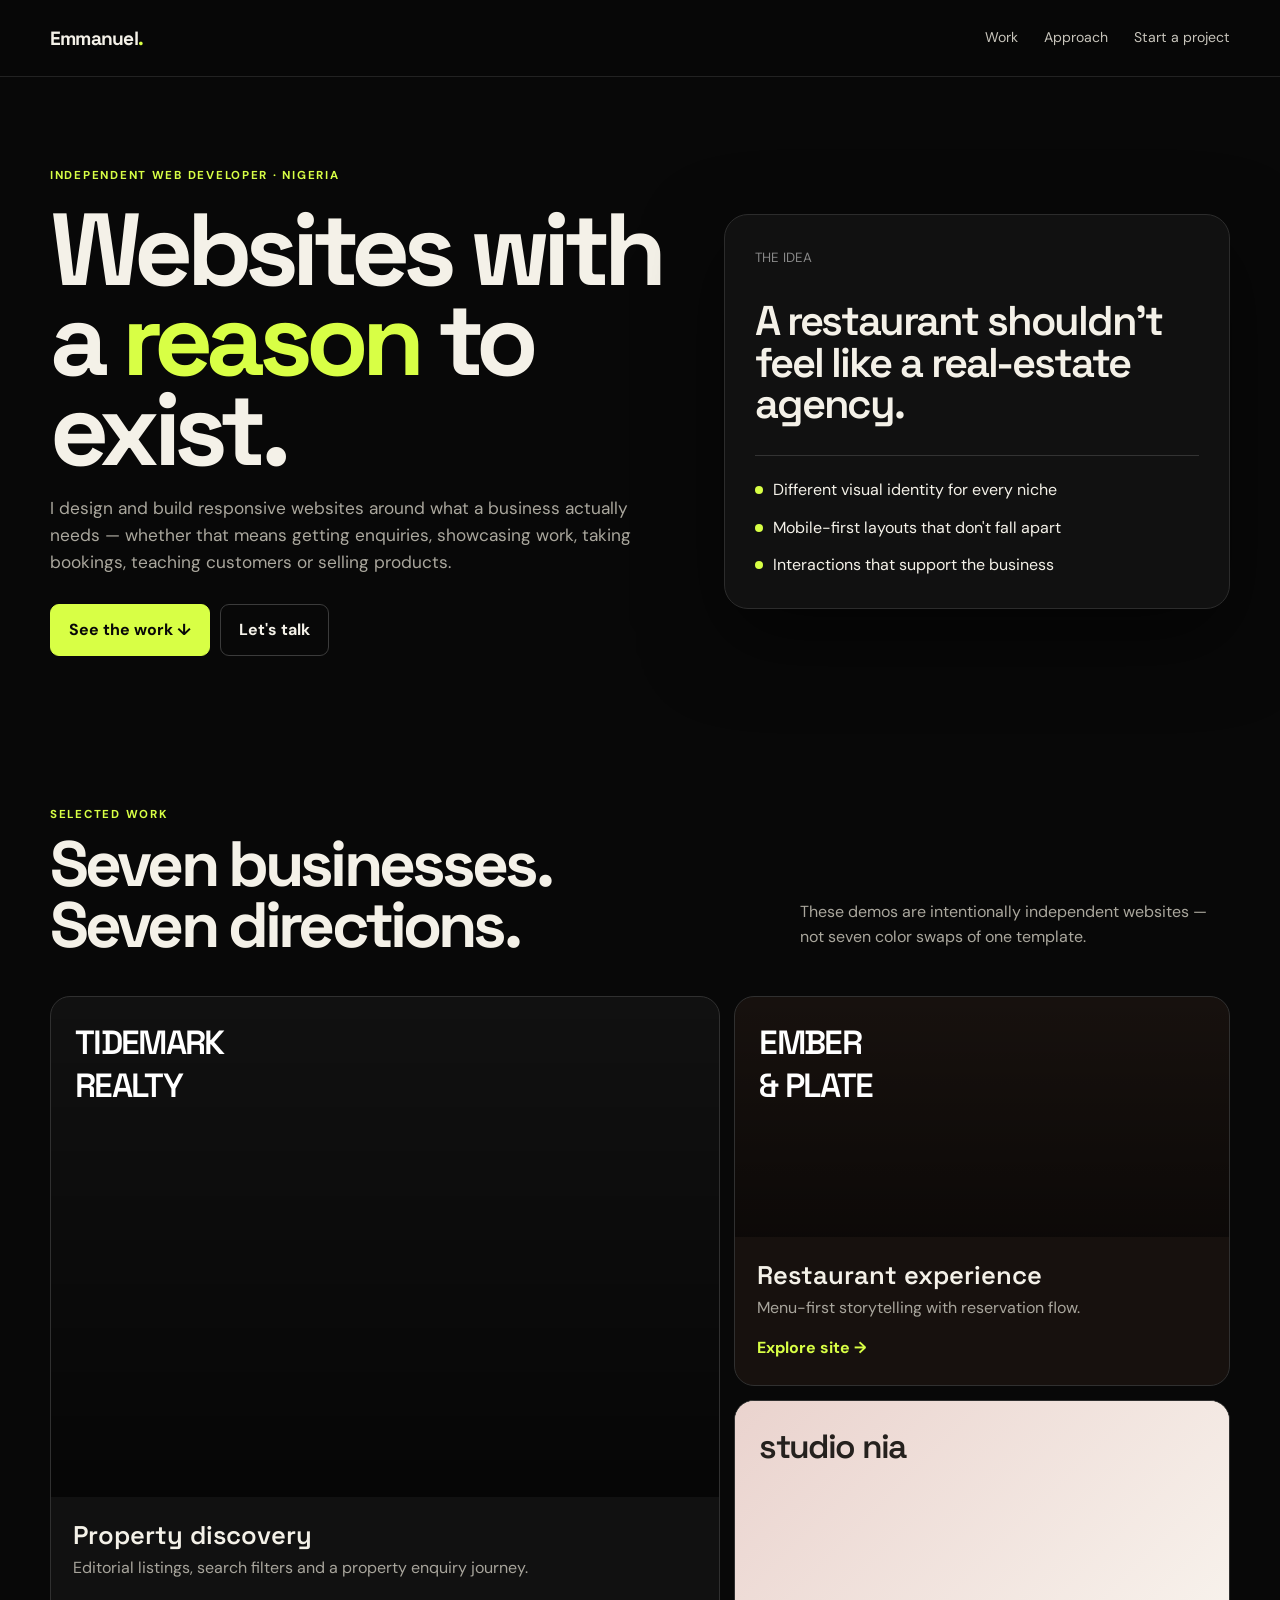
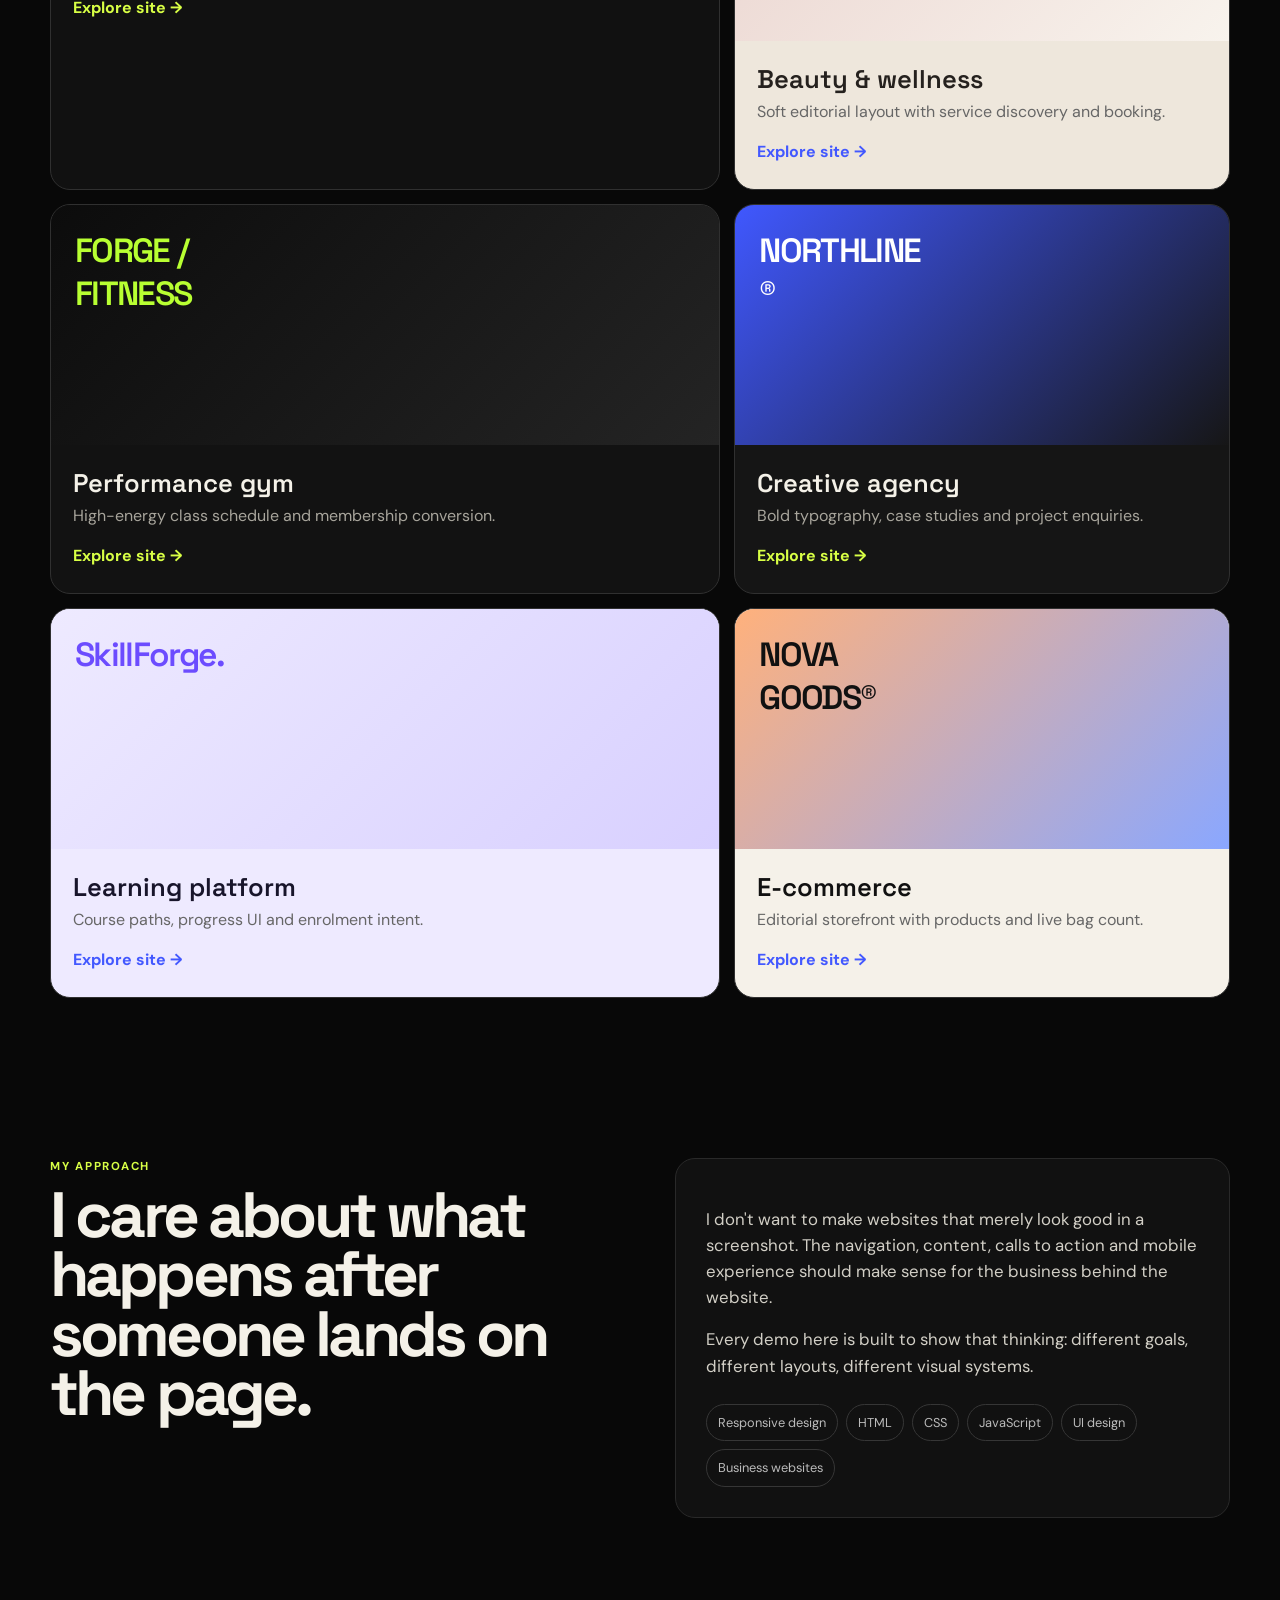
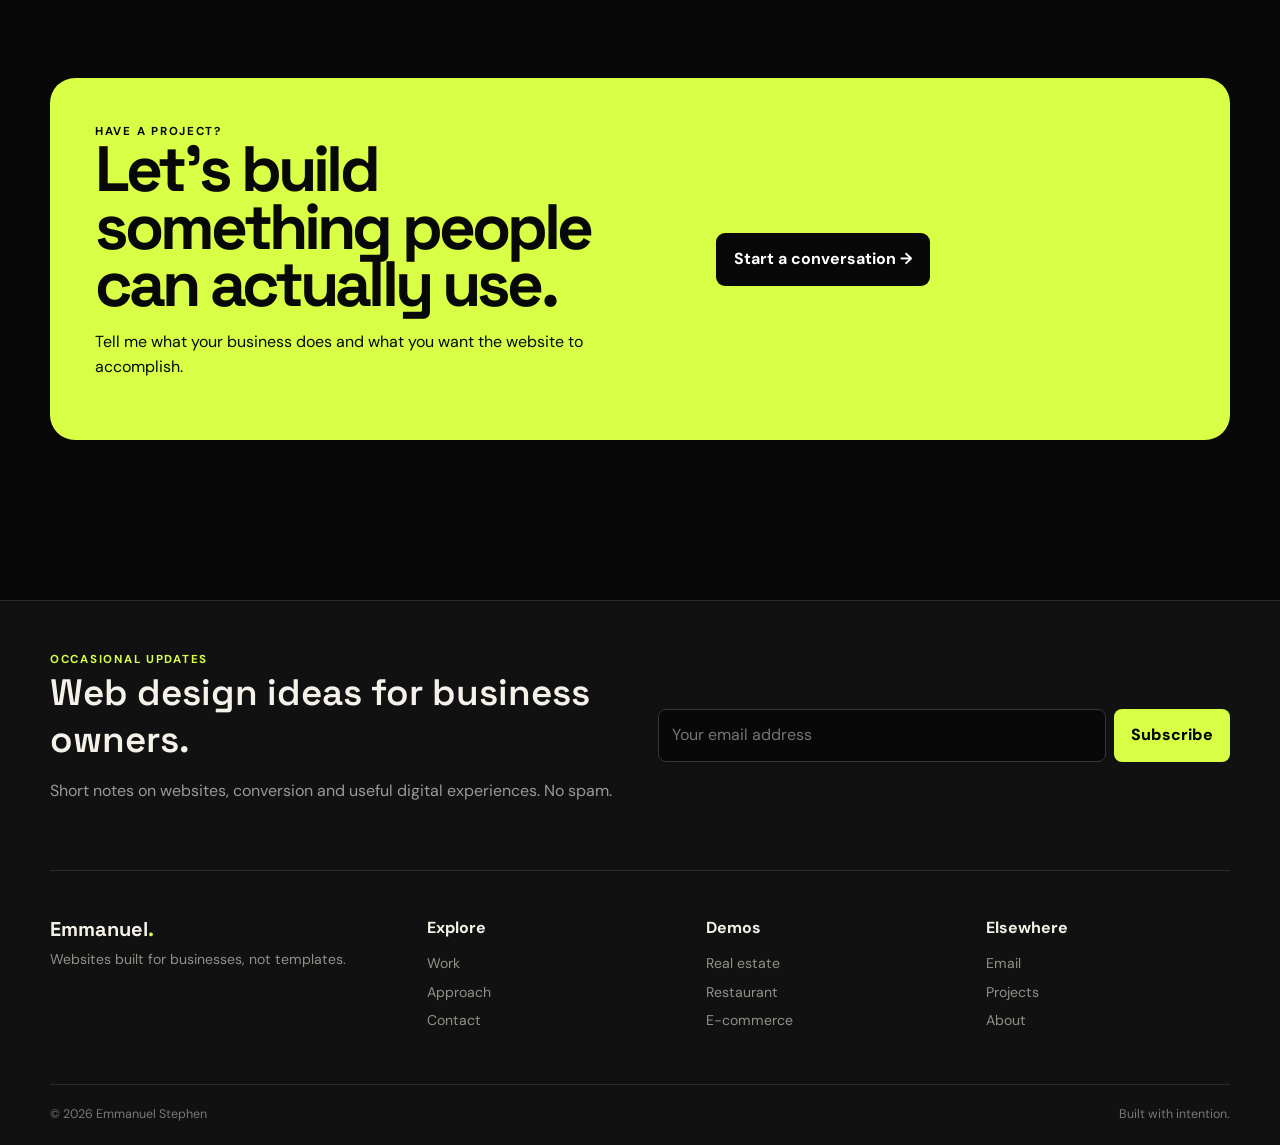
==== index.html @ 6e6d16e9 "Add files via upload" ====
<!doctype html><html><head><meta charset="utf-8"><meta name="viewport" content="width=device-width,initial-scale=1"><title>Emmanuel Stephen — Websites built for businesses</title><link rel="stylesheet" href="style.css"></head><body>
<nav class="nav"><div class="wrap navin"><a class="brand" href="#">Emmanuel<span>.</span></a><div class="links"><a href="#work">Work</a><a href="#about">Approach</a><a href="#contact">Start a project</a></div></div></nav>
<main><section class="hero wrap"><div><div class="eyebrow">Independent web developer · Nigeria</div><h1>Websites with a <em>reason</em> to exist.</h1><p>I design and build responsive websites around what a business actually needs — whether that means getting enquiries, showcasing work, taking bookings, teaching customers or selling products.</p><div class="actions"><a class="btn btn-primary" href="#work">See the work ↓</a><a class="btn" href="#contact">Let's talk</a></div></div><aside class="manifesto"><small>THE IDEA</small><div class="big">A restaurant shouldn't feel like a real-estate agency.</div><div class="manifesto-line"></div><div class="ticks"><div class="tick"><i></i><span>Different visual identity for every niche</span></div><div class="tick"><i></i><span>Mobile-first layouts that don't fall apart</span></div><div class="tick"><i></i><span>Interactions that support the business</span></div></div></aside></section>
<section id="work"><div class="wrap"><div class="head"><div><div class="eyebrow">Selected work</div><h2>Seven businesses.<br>Seven directions.</h2></div><p>These demos are intentionally independent websites — not seven color swaps of one template.</p></div><div class="bento">
<a class="demo-card" href="demo-realestate.html"><div class="visual"><span class="visual-title">TIDEMARK<br>REALTY</span></div><div class="demo-info"><h3>Property discovery</h3><p>Editorial listings, search filters and a property enquiry journey.</p><span class="open">Explore site →</span></div></a>
<a class="demo-card" href="demo-restaurant.html"><div class="visual"><span class="visual-title">EMBER<br>& PLATE</span></div><div class="demo-info"><h3>Restaurant experience</h3><p>Menu-first storytelling with reservation flow.</p><span class="open">Explore site →</span></div></a>
<a class="demo-card" href="demo-salon.html"><div class="visual"><span class="visual-title">studio nia</span></div><div class="demo-info"><h3>Beauty & wellness</h3><p>Soft editorial layout with service discovery and booking.</p><span class="open">Explore site →</span></div></a>
<a class="demo-card" href="demo-fitness.html"><div class="visual"><span class="visual-title" style="color:#b8ff32">FORGE /<br>FITNESS</span></div><div class="demo-info"><h3>Performance gym</h3><p>High-energy class schedule and membership conversion.</p><span class="open">Explore site →</span></div></a>
<a class="demo-card" href="demo-agency.html"><div class="visual"><span class="visual-title" style="color:white">NORTHLINE<br>®</span></div><div class="demo-info"><h3>Creative agency</h3><p>Bold typography, case studies and project enquiries.</p><span class="open">Explore site →</span></div></a>
<a class="demo-card" href="demo-course.html"><div class="visual"><span class="visual-title" style="color:#6c4cff">SkillForge.</span></div><div class="demo-info"><h3>Learning platform</h3><p>Course paths, progress UI and enrolment intent.</p><span class="open">Explore site →</span></div></a>
<a class="demo-card" href="demo-store.html"><div class="visual"><span class="visual-title">NOVA<br>GOODS®</span></div><div class="demo-info"><h3>E-commerce</h3><p>Editorial storefront with products and live bag count.</p><span class="open">Explore site →</span></div></a>
</div></div></section>
<section id="about"><div class="wrap about"><div><div class="eyebrow">My approach</div><h2>I care about what happens after someone lands on the page.</h2></div><div class="aboutbox"><p>I don't want to make websites that merely look good in a screenshot. The navigation, content, calls to action and mobile experience should make sense for the business behind the website.</p><p>Every demo here is built to show that thinking: different goals, different layouts, different visual systems.</p><div class="skills"><span class="skill">Responsive design</span><span class="skill">HTML</span><span class="skill">CSS</span><span class="skill">JavaScript</span><span class="skill">UI design</span><span class="skill">Business websites</span></div></div></div></section>
<section id="contact"><div class="wrap"><div class="cta"><div><div class="eyebrow" style="color:#080808">Have a project?</div><h2>Let's build something people can actually use.</h2><p>Tell me what your business does and what you want the website to accomplish.</p></div><a href="mailto:hello@emmanuelstephen.dev">Start a conversation →</a></div></div></section></main>
<footer><div class="wrap newsletter"><div><div class="eyebrow">Occasional updates</div><h2>Web design ideas for business owners.</h2><p>Short notes on websites, conversion and useful digital experiences. No spam.</p></div><form class="subscribe" onsubmit="event.preventDefault();this.innerHTML='<strong style=&quot;color:#d8ff45&quot;>You’re on the list ✓</strong>'"><input type="email" required placeholder="Your email address" aria-label="Email address"><button>Subscribe</button></form></div><div class="wrap footgrid"><div><div class="footbrand">Emmanuel<span style="color:#d8ff45">.</span></div><p>Websites built for businesses, not templates.</p></div><div><h4>Explore</h4><a href="#work">Work</a><a href="#about">Approach</a><a href="#contact">Contact</a></div><div><h4>Demos</h4><a href="demo-realestate.html">Real estate</a><a href="demo-restaurant.html">Restaurant</a><a href="demo-store.html">E-commerce</a></div><div><h4>Elsewhere</h4><a href="#contact">Email</a><a href="#work">Projects</a><a href="#about">About</a></div></div><div class="wrap bottom"><span>© <span data-year></span> Emmanuel Stephen</span><span>Built with intention.</span></div></footer><script>document.querySelector('[data-year]').textContent=new Date().getFullYear()</script></body></html>
---- style.css ----
@import url('https://fonts.googleapis.com/css2?family=DM+Sans:wght@400;500;600;700&family=Space+Grotesk:wght@500;600;700&display=swap');
:root{--black:#080808;--ink:#111;--white:#f4f1e8;--muted:#aaa79d;--line:#292929;--lime:#d8ff45;--cream:#e9e3d7}
*{box-sizing:border-box}html{scroll-behavior:smooth}body{margin:0;background:var(--black);color:var(--white);font-family:"DM Sans",sans-serif;line-height:1.55}a{text-decoration:none;color:inherit}button,input,textarea{font:inherit}::selection{background:var(--lime);color:#000}
.wrap{width:min(1180px,calc(100% - 36px));margin:auto}
.nav{position:sticky;top:0;z-index:40;background:#080808e8;backdrop-filter:blur(18px);border-bottom:1px solid #222}.navin{min-height:76px;display:flex;align-items:center;justify-content:space-between}.brand{font:700 1.2rem "Space Grotesk";letter-spacing:-.04em}.brand span{color:var(--lime)}.links{display:flex;gap:26px;font-size:.88rem;color:#c7c4bb}.links a:hover{color:var(--lime)}
.hero{padding:90px 0 70px;display:grid;grid-template-columns:1.1fr .9fr;gap:55px;align-items:center}.eyebrow{font-size:.72rem;letter-spacing:.15em;text-transform:uppercase;color:var(--lime);font-weight:700}.hero h1{font:700 clamp(3.6rem,8vw,7.7rem)/.88 "Space Grotesk";letter-spacing:-.065em;margin:20px 0}.hero h1 em{font-style:normal;color:var(--lime)}.hero p{color:var(--muted);max-width:590px;font-size:1.08rem}.actions{display:flex;gap:10px;flex-wrap:wrap;margin-top:28px}.btn{padding:13px 18px;border:1px solid #3b3b3b;border-radius:9px;font-weight:700}.btn-primary{background:var(--lime);color:#080808;border-color:var(--lime)}.btn:hover{transform:translateY(-2px)}
.manifesto{border:1px solid #2c2c2c;border-radius:24px;background:#111;padding:30px;box-shadow:0 30px 80px #0008}.manifesto .big{font:600 2.6rem/1 "Space Grotesk";letter-spacing:-.05em;margin:30px 0}.manifesto-line{height:1px;background:#333}.manifesto small{color:#888}.ticks{display:grid;gap:13px;margin-top:22px}.tick{display:flex;gap:10px}.tick i{width:8px;height:8px;border-radius:50%;background:var(--lime);margin-top:8px;flex:none}
section{padding:80px 0}.head{display:flex;justify-content:space-between;align-items:end;gap:30px;margin-bottom:30px}.head h2{font:700 clamp(2.7rem,5vw,5rem)/.95 "Space Grotesk";letter-spacing:-.06em;margin:10px 0}.head p{max-width:430px;color:var(--muted)}
.bento{display:grid;grid-template-columns:1.15fr .85fr;gap:14px}.demo-card{position:relative;min-height:390px;border:1px solid #303030;border-radius:20px;overflow:hidden;background:#111;transition:.25s}.demo-card:hover{transform:translateY(-6px);border-color:#555}.demo-card:nth-child(1){grid-row:span 2;min-height:794px}.demo-card:nth-child(2){background:#17110e}.demo-card:nth-child(3){background:#eee7dc;color:#25211e}.demo-card:nth-child(4){background:#121212}.demo-card:nth-child(5){background:#151515}.demo-card:nth-child(6){background:#eeeaff;color:#18152b}.demo-card:nth-child(7){background:#f5f1e9;color:#111}.visual{height:240px;padding:24px}.demo-card:nth-child(1) .visual{height:500px;background:linear-gradient(0deg,#000a,#0000),url('https://images.unsplash.com/photo-1600607687939-ce8a6c25118c?auto=format&fit=crop&w=1100&q=80') center/cover}.demo-card:nth-child(2) .visual{background:linear-gradient(0deg,#0007,#0000),url('https://images.unsplash.com/photo-1517248135467-4c7edcad34c4?auto=format&fit=crop&w=900&q=80') center/cover}.demo-card:nth-child(3) .visual{background:linear-gradient(135deg,#ead3ce,#f8f3ed)}.demo-card:nth-child(4) .visual{background:linear-gradient(135deg,#0c0c0c,#242424)}.demo-card:nth-child(5) .visual{background:linear-gradient(135deg,#4058ff,#161616)}.demo-card:nth-child(6) .visual{background:linear-gradient(135deg,#eeeaff,#d8d0ff)}.demo-card:nth-child(7) .visual{background:linear-gradient(135deg,#ffb17c,#8aa7ff)}.visual-title{font:600 2.1rem "Space Grotesk";letter-spacing:-.05em}.demo-card:nth-child(1) .visual-title,.demo-card:nth-child(2) .visual-title{color:#fff}.demo-info{padding:22px}.demo-info h3{font:600 1.6rem "Space Grotesk";margin:0 0 5px}.demo-info p{margin:0;color:#a8a59c}.demo-card:nth-child(3) .demo-info p,.demo-card:nth-child(6) .demo-info p,.demo-card:nth-child(7) .demo-info p{color:#666}.open{display:inline-block;margin-top:15px;color:var(--lime);font-weight:700}.demo-card:nth-child(3) .open,.demo-card:nth-child(6) .open,.demo-card:nth-child(7) .open{color:#4258ff}
.about{display:grid;grid-template-columns:1fr 1fr;gap:70px}.about h2{font:700 clamp(2.8rem,5vw,5.3rem)/.93 "Space Grotesk";letter-spacing:-.06em;margin:10px 0}.aboutbox{border:1px solid #292929;background:#111;border-radius:20px;padding:30px}.aboutbox p{font-size:1.05rem;color:#d2cfc6}.skills{display:flex;gap:8px;flex-wrap:wrap;margin-top:25px}.skill{border:1px solid #363636;padding:8px 11px;border-radius:99px;color:#bbb;font-size:.8rem}
.cta{background:var(--lime);color:#080808;border-radius:25px;padding:45px;display:grid;grid-template-columns:1fr .8fr;gap:35px;align-items:center}.cta h2{font:700 clamp(2.8rem,5vw,5rem)/.9 "Space Grotesk";letter-spacing:-.06em;margin:0}.cta p{max-width:500px}.cta a{display:inline-block;background:#080808;color:#fff;padding:14px 18px;border-radius:9px;font-weight:700;width:max-content}
footer{margin-top:80px;background:#111;border-top:1px solid #2b2b2b}.newsletter{padding:50px 0;border-bottom:1px solid #2b2b2b;display:grid;grid-template-columns:1fr 1fr;gap:35px}.newsletter h2{font:600 2.3rem "Space Grotesk";margin:0}.newsletter p{color:#999}.subscribe{display:flex;gap:8px;align-self:center}.subscribe input{min-width:0;flex:1;background:#080808;color:#fff;border:1px solid #363636;padding:13px;border-radius:8px}.subscribe button{background:var(--lime);border:0;padding:13px 17px;border-radius:8px;font-weight:800}.footgrid{display:grid;grid-template-columns:1.4fr repeat(3,1fr);gap:35px;padding:45px 0}.footgrid h4{margin:0 0 12px}.footgrid a,.footgrid p{display:block;color:#929088;font-size:.88rem;margin:7px 0}.footbrand{font:700 1.25rem "Space Grotesk"}.bottom{border-top:1px solid #2b2b2b;padding:20px 0;color:#777;display:flex;justify-content:space-between;font-size:.78rem}
@media(max-width:850px){.hero,.about,.cta,.newsletter{grid-template-columns:1fr}.bento{grid-template-columns:1fr}.demo-card:nth-child(1){grid-row:auto;min-height:390px}.demo-card:nth-child(1) .visual{height:240px}.footgrid{grid-template-columns:1fr 1fr}.links{gap:14px}}
@media(max-width:520px){.wrap{width:min(100% - 24px,1180px)}.hero{padding:65px 0 45px}.hero h1{font-size:3.45rem}.head{display:block}.bento{gap:12px}.demo-card,.demo-card:nth-child(1){min-height:340px}.demo-card:nth-child(1) .visual{height:210px}.visual{height:190px}.cta,.newsletter{padding:30px}.subscribe{display:grid;grid-template-columns:1fr}.footgrid{grid-template-columns:1fr}.bottom{display:block}.bottom span{display:block;margin-top:8px}.links{display:none}}

html,body{max-width:100%;overflow-x:hidden}
img{max-width:100%;height:auto}
button,a,input,textarea,select{max-width:100%}
@media(max-width:700px){
  .newsletter .subscribe{width:100%}
  .footgrid a{padding:3px 0}
}
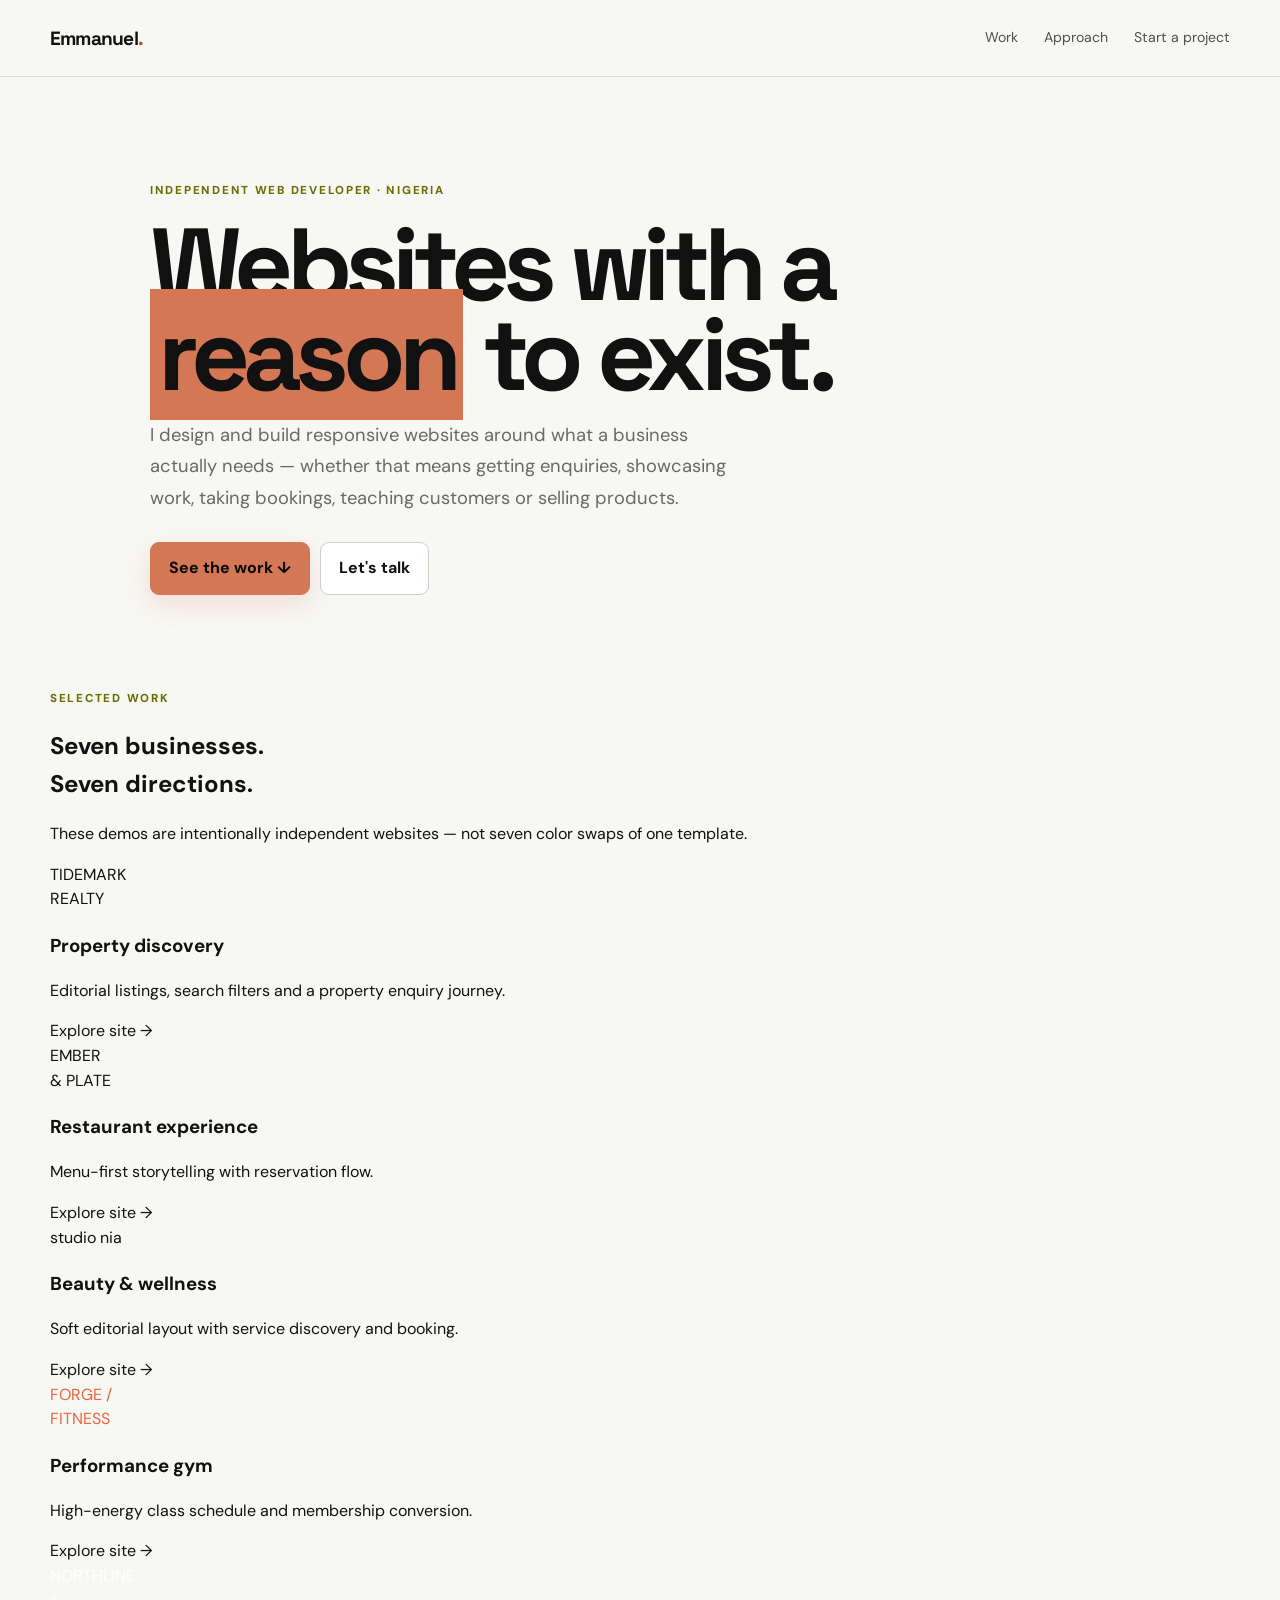
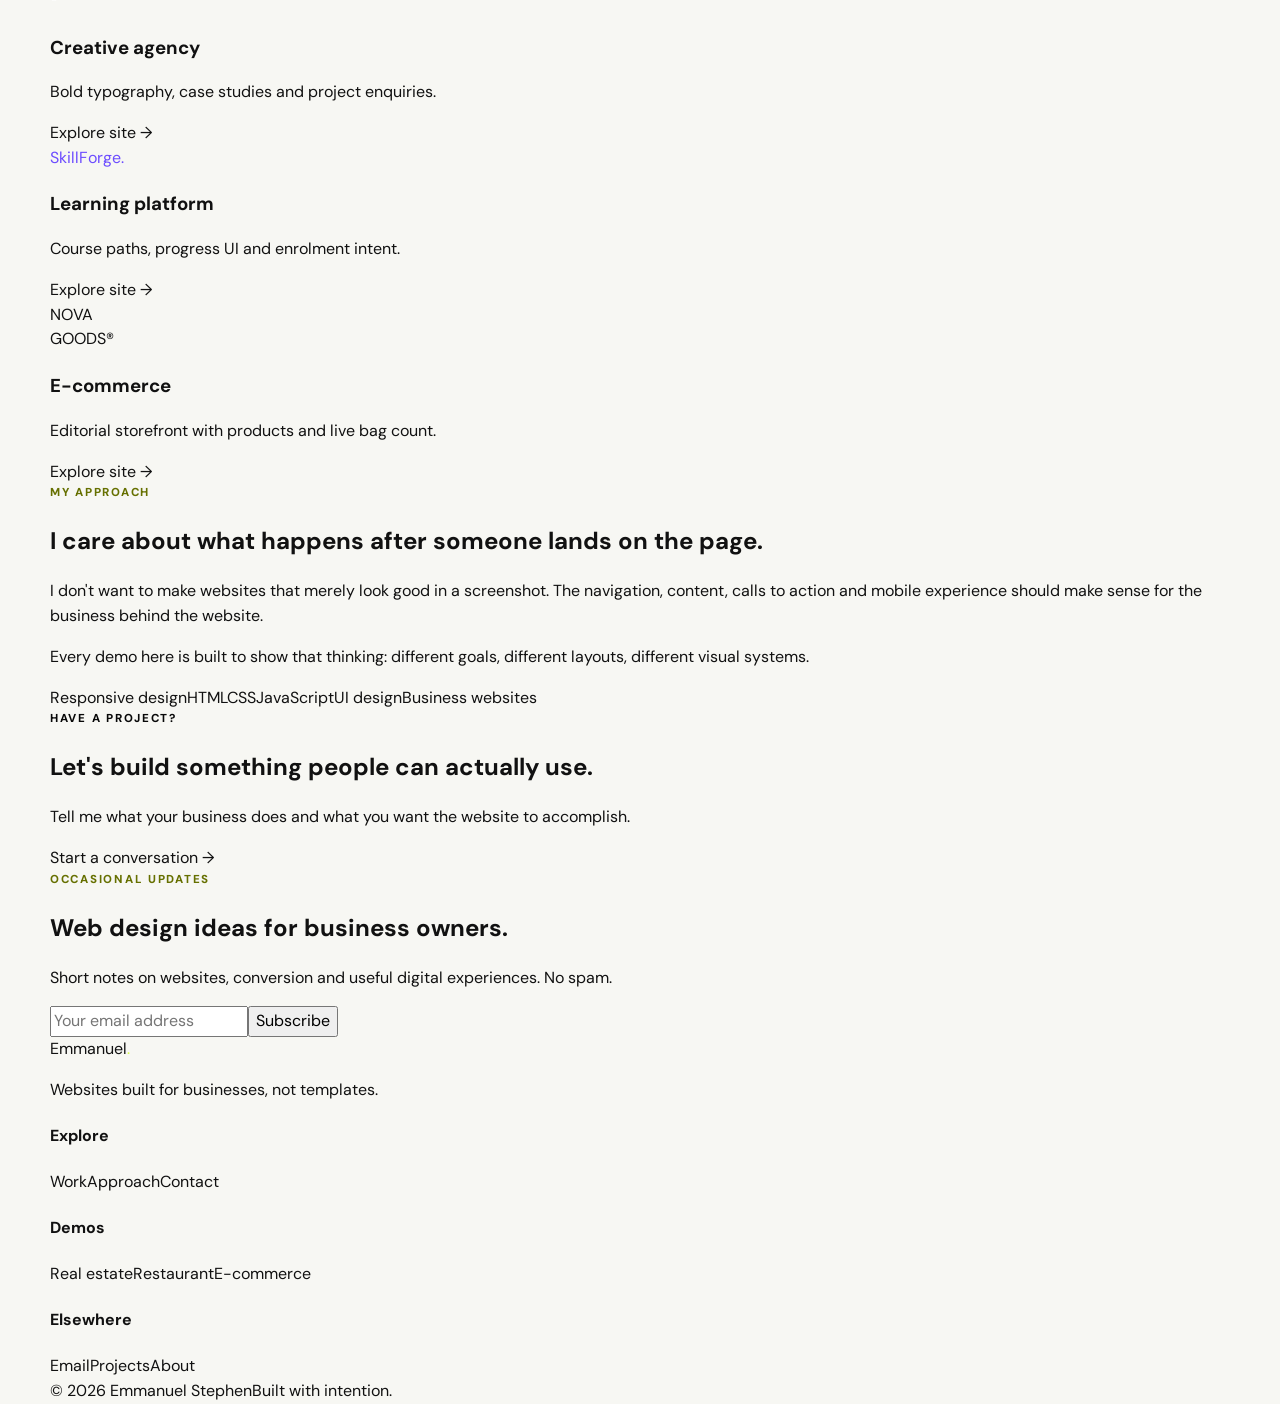
==== commit 79ecf34d: "Add files via upload" ====
--- a/index.html
+++ b/index.html
@@ -1,11 +1,11 @@
 <!doctype html><html><head><meta charset="utf-8"><meta name="viewport" content="width=device-width,initial-scale=1"><title>Emmanuel Stephen — Websites built for businesses</title><link rel="stylesheet" href="style.css"></head><body>
 <nav class="nav"><div class="wrap navin"><a class="brand" href="#">Emmanuel<span>.</span></a><div class="links"><a href="#work">Work</a><a href="#about">Approach</a><a href="#contact">Start a project</a></div></div></nav>
-<main><section class="hero wrap"><div><div class="eyebrow">Independent web developer · Nigeria</div><h1>Websites with a <em>reason</em> to exist.</h1><p>I design and build responsive websites around what a business actually needs — whether that means getting enquiries, showcasing work, taking bookings, teaching customers or selling products.</p><div class="actions"><a class="btn btn-primary" href="#work">See the work ↓</a><a class="btn" href="#contact">Let's talk</a></div></div><aside class="manifesto"><small>THE IDEA</small><div class="big">A restaurant shouldn't feel like a real-estate agency.</div><div class="manifesto-line"></div><div class="ticks"><div class="tick"><i></i><span>Different visual identity for every niche</span></div><div class="tick"><i></i><span>Mobile-first layouts that don't fall apart</span></div><div class="tick"><i></i><span>Interactions that support the business</span></div></div></aside></section>
+<main><section class="hero wrap"><div><div class="eyebrow">Independent web developer · Nigeria</div><h1>Websites with a <em>reason</em> to exist.</h1><p>I design and build responsive websites around what a business actually needs — whether that means getting enquiries, showcasing work, taking bookings, teaching customers or selling products.</p><div class="actions"><a class="btn btn-primary" href="#work">See the work ↓</a><a class="btn" href="#contact">Let's talk</a></div></div></section>
 <section id="work"><div class="wrap"><div class="head"><div><div class="eyebrow">Selected work</div><h2>Seven businesses.<br>Seven directions.</h2></div><p>These demos are intentionally independent websites — not seven color swaps of one template.</p></div><div class="bento">
 <a class="demo-card" href="demo-realestate.html"><div class="visual"><span class="visual-title">TIDEMARK<br>REALTY</span></div><div class="demo-info"><h3>Property discovery</h3><p>Editorial listings, search filters and a property enquiry journey.</p><span class="open">Explore site →</span></div></a>
 <a class="demo-card" href="demo-restaurant.html"><div class="visual"><span class="visual-title">EMBER<br>& PLATE</span></div><div class="demo-info"><h3>Restaurant experience</h3><p>Menu-first storytelling with reservation flow.</p><span class="open">Explore site →</span></div></a>
 <a class="demo-card" href="demo-salon.html"><div class="visual"><span class="visual-title">studio nia</span></div><div class="demo-info"><h3>Beauty & wellness</h3><p>Soft editorial layout with service discovery and booking.</p><span class="open">Explore site →</span></div></a>
-<a class="demo-card" href="demo-fitness.html"><div class="visual"><span class="visual-title" style="color:#b8ff32">FORGE /<br>FITNESS</span></div><div class="demo-info"><h3>Performance gym</h3><p>High-energy class schedule and membership conversion.</p><span class="open">Explore site →</span></div></a>
+<a class="demo-card" href="demo-fitness.html"><div class="visual"><span class="visual-title" style="color:#f0643c">FORGE /<br>FITNESS</span></div><div class="demo-info"><h3>Performance gym</h3><p>High-energy class schedule and membership conversion.</p><span class="open">Explore site →</span></div></a>
 <a class="demo-card" href="demo-agency.html"><div class="visual"><span class="visual-title" style="color:white">NORTHLINE<br>®</span></div><div class="demo-info"><h3>Creative agency</h3><p>Bold typography, case studies and project enquiries.</p><span class="open">Explore site →</span></div></a>
 <a class="demo-card" href="demo-course.html"><div class="visual"><span class="visual-title" style="color:#6c4cff">SkillForge.</span></div><div class="demo-info"><h3>Learning platform</h3><p>Course paths, progress UI and enrolment intent.</p><span class="open">Explore site →</span></div></a>
 <a class="demo-card" href="demo-store.html"><div class="visual"><span class="visual-title">NOVA<br>GOODS®</span></div><div class="demo-info"><h3>E-commerce</h3><p>Editorial storefront with products and live bag count.</p><span class="open">Explore site →</span></div></a>
--- a/style.css
+++ b/style.css
@@ -1,23 +1,67 @@
 
 @import url('https://fonts.googleapis.com/css2?family=DM+Sans:wght@400;500;600;700&family=Space+Grotesk:wght@500;600;700&display=swap');
-:root{--black:#080808;--ink:#111;--white:#f4f1e8;--muted:#aaa79d;--line:#292929;--lime:#d8ff45;--cream:#e9e3d7}
-*{box-sizing:border-box}html{scroll-behavior:smooth}body{margin:0;background:var(--black);color:var(--white);font-family:"DM Sans",sans-serif;line-height:1.55}a{text-decoration:none;color:inherit}button,input,textarea{font:inherit}::selection{background:var(--lime);color:#000}
+:root{
+  --ink:#111111;
+  --black:#0b0b0b;
+  --white:#ffffff;
+  --paper:#f7f7f3;
+  --soft:#efefe9;
+  --muted:#696a66;
+  --line:#deded7;
+  --accent:#d47755;
+  --accent-dark:#a95335;
+}
+*{box-sizing:border-box}
+html{scroll-behavior:smooth;max-width:100%;overflow-x:hidden}
+body{margin:0;background:var(--paper);color:var(--ink);font-family:"DM Sans",sans-serif;line-height:1.55;max-width:100%;overflow-x:hidden}
+a{text-decoration:none;color:inherit}
+button,input,textarea{font:inherit}
+::selection{background:var(--accent);color:#000}
 .wrap{width:min(1180px,calc(100% - 36px));margin:auto}
-.nav{position:sticky;top:0;z-index:40;background:#080808e8;backdrop-filter:blur(18px);border-bottom:1px solid #222}.navin{min-height:76px;display:flex;align-items:center;justify-content:space-between}.brand{font:700 1.2rem "Space Grotesk";letter-spacing:-.04em}.brand span{color:var(--lime)}.links{display:flex;gap:26px;font-size:.88rem;color:#c7c4bb}.links a:hover{color:var(--lime)}
-.hero{padding:90px 0 70px;display:grid;grid-template-columns:1.1fr .9fr;gap:55px;align-items:center}.eyebrow{font-size:.72rem;letter-spacing:.15em;text-transform:uppercase;color:var(--lime);font-weight:700}.hero h1{font:700 clamp(3.6rem,8vw,7.7rem)/.88 "Space Grotesk";letter-spacing:-.065em;margin:20px 0}.hero h1 em{font-style:normal;color:var(--lime)}.hero p{color:var(--muted);max-width:590px;font-size:1.08rem}.actions{display:flex;gap:10px;flex-wrap:wrap;margin-top:28px}.btn{padding:13px 18px;border:1px solid #3b3b3b;border-radius:9px;font-weight:700}.btn-primary{background:var(--lime);color:#080808;border-color:var(--lime)}.btn:hover{transform:translateY(-2px)}
-.manifesto{border:1px solid #2c2c2c;border-radius:24px;background:#111;padding:30px;box-shadow:0 30px 80px #0008}.manifesto .big{font:600 2.6rem/1 "Space Grotesk";letter-spacing:-.05em;margin:30px 0}.manifesto-line{height:1px;background:#333}.manifesto small{color:#888}.ticks{display:grid;gap:13px;margin-top:22px}.tick{display:flex;gap:10px}.tick i{width:8px;height:8px;border-radius:50%;background:var(--lime);margin-top:8px;flex:none}
-section{padding:80px 0}.head{display:flex;justify-content:space-between;align-items:end;gap:30px;margin-bottom:30px}.head h2{font:700 clamp(2.7rem,5vw,5rem)/.95 "Space Grotesk";letter-spacing:-.06em;margin:10px 0}.head p{max-width:430px;color:var(--muted)}
-.bento{display:grid;grid-template-columns:1.15fr .85fr;gap:14px}.demo-card{position:relative;min-height:390px;border:1px solid #303030;border-radius:20px;overflow:hidden;background:#111;transition:.25s}.demo-card:hover{transform:translateY(-6px);border-color:#555}.demo-card:nth-child(1){grid-row:span 2;min-height:794px}.demo-card:nth-child(2){background:#17110e}.demo-card:nth-child(3){background:#eee7dc;color:#25211e}.demo-card:nth-child(4){background:#121212}.demo-card:nth-child(5){background:#151515}.demo-card:nth-child(6){background:#eeeaff;color:#18152b}.demo-card:nth-child(7){background:#f5f1e9;color:#111}.visual{height:240px;padding:24px}.demo-card:nth-child(1) .visual{height:500px;background:linear-gradient(0deg,#000a,#0000),url('https://images.unsplash.com/photo-1600607687939-ce8a6c25118c?auto=format&fit=crop&w=1100&q=80') center/cover}.demo-card:nth-child(2) .visual{background:linear-gradient(0deg,#0007,#0000),url('https://images.unsplash.com/photo-1517248135467-4c7edcad34c4?auto=format&fit=crop&w=900&q=80') center/cover}.demo-card:nth-child(3) .visual{background:linear-gradient(135deg,#ead3ce,#f8f3ed)}.demo-card:nth-child(4) .visual{background:linear-gradient(135deg,#0c0c0c,#242424)}.demo-card:nth-child(5) .visual{background:linear-gradient(135deg,#4058ff,#161616)}.demo-card:nth-child(6) .visual{background:linear-gradient(135deg,#eeeaff,#d8d0ff)}.demo-card:nth-child(7) .visual{background:linear-gradient(135deg,#ffb17c,#8aa7ff)}.visual-title{font:600 2.1rem "Space Grotesk";letter-spacing:-.05em}.demo-card:nth-child(1) .visual-title,.demo-card:nth-child(2) .visual-title{color:#fff}.demo-info{padding:22px}.demo-info h3{font:600 1.6rem "Space Grotesk";margin:0 0 5px}.demo-info p{margin:0;color:#a8a59c}.demo-card:nth-child(3) .demo-info p,.demo-card:nth-child(6) .demo-info p,.demo-card:nth-child(7) .demo-info p{color:#666}.open{display:inline-block;margin-top:15px;color:var(--lime);font-weight:700}.demo-card:nth-child(3) .open,.demo-card:nth-child(6) .open,.demo-card:nth-child(7) .open{color:#4258ff}
-.about{display:grid;grid-template-columns:1fr 1fr;gap:70px}.about h2{font:700 clamp(2.8rem,5vw,5.3rem)/.93 "Space Grotesk";letter-spacing:-.06em;margin:10px 0}.aboutbox{border:1px solid #292929;background:#111;border-radius:20px;padding:30px}.aboutbox p{font-size:1.05rem;color:#d2cfc6}.skills{display:flex;gap:8px;flex-wrap:wrap;margin-top:25px}.skill{border:1px solid #363636;padding:8px 11px;border-radius:99px;color:#bbb;font-size:.8rem}
-.cta{background:var(--lime);color:#080808;border-radius:25px;padding:45px;display:grid;grid-template-columns:1fr .8fr;gap:35px;align-items:center}.cta h2{font:700 clamp(2.8rem,5vw,5rem)/.9 "Space Grotesk";letter-spacing:-.06em;margin:0}.cta p{max-width:500px}.cta a{display:inline-block;background:#080808;color:#fff;padding:14px 18px;border-radius:9px;font-weight:700;width:max-content}
-footer{margin-top:80px;background:#111;border-top:1px solid #2b2b2b}.newsletter{padding:50px 0;border-bottom:1px solid #2b2b2b;display:grid;grid-template-columns:1fr 1fr;gap:35px}.newsletter h2{font:600 2.3rem "Space Grotesk";margin:0}.newsletter p{color:#999}.subscribe{display:flex;gap:8px;align-self:center}.subscribe input{min-width:0;flex:1;background:#080808;color:#fff;border:1px solid #363636;padding:13px;border-radius:8px}.subscribe button{background:var(--lime);border:0;padding:13px 17px;border-radius:8px;font-weight:800}.footgrid{display:grid;grid-template-columns:1.4fr repeat(3,1fr);gap:35px;padding:45px 0}.footgrid h4{margin:0 0 12px}.footgrid a,.footgrid p{display:block;color:#929088;font-size:.88rem;margin:7px 0}.footbrand{font:700 1.25rem "Space Grotesk"}.bottom{border-top:1px solid #2b2b2b;padding:20px 0;color:#777;display:flex;justify-content:space-between;font-size:.78rem}
-@media(max-width:850px){.hero,.about,.cta,.newsletter{grid-template-columns:1fr}.bento{grid-template-columns:1fr}.demo-card:nth-child(1){grid-row:auto;min-height:390px}.demo-card:nth-child(1) .visual{height:240px}.footgrid{grid-template-columns:1fr 1fr}.links{gap:14px}}
-@media(max-width:520px){.wrap{width:min(100% - 24px,1180px)}.hero{padding:65px 0 45px}.hero h1{font-size:3.45rem}.head{display:block}.bento{gap:12px}.demo-card,.demo-card:nth-child(1){min-height:340px}.demo-card:nth-child(1) .visual{height:210px}.visual{height:190px}.cta,.newsletter{padding:30px}.subscribe{display:grid;grid-template-columns:1fr}.footgrid{grid-template-columns:1fr}.bottom{display:block}.bottom span{display:block;margin-top:8px}.links{display:none}}
 
-html,body{max-width:100%;overflow-x:hidden}
-img{max-width:100%;height:auto}
-button,a,input,textarea,select{max-width:100%}
-@media(max-width:700px){
-  .newsletter .subscribe{width:100%}
-  .footgrid a{padding:3px 0}
+.nav{
+  position:sticky;top:0;z-index:40;background:rgba(247,247,243,.92);
+  backdrop-filter:blur(18px);border-bottom:1px solid var(--line)
 }
+.navin{min-height:76px;display:flex;align-items:center;justify-content:space-between}
+.brand{font:700 1.2rem "Space Grotesk";letter-spacing:-.04em}
+.brand span{color:var(--accent-dark)}
+.links{display:flex;gap:26px;font-size:.88rem;color:#4f504c}
+.links a:hover{color:#111}
+
+.hero{padding:90px 0 70px;display:grid;max-width:980px}
+.eyebrow{font-size:.72rem;letter-spacing:.15em;text-transform:uppercase;color:#667000;font-weight:800}
+.hero h1{font:700 clamp(3.6rem,8vw,7.7rem)/.88 "Space Grotesk";letter-spacing:-.065em;margin:20px 0}
+.hero h1 em{font-style:normal;background:var(--accent);padding:0 .08em}
+.hero p{color:var(--muted);max-width:590px;font-size:1.08rem}
+.actions{display:flex;gap:10px;flex-wrap:wrap;margin-top:28px}
+.btn{padding:13px 18px;border:1px solid #cfcfc7;border-radius:9px;font-weight:700;background:#fff}
+.btn-primary{background:var(--accent);color:#080808;border-color:var(--accent)}
+.btn:hover{transform:translateY(-2px)}
+
+
+@media(max-width:520px){
+  .wrap{width:min(100% - 24px,1180px)}
+  .hero{padding:65px 0 45px}
+  .hero h1{font-size:3.45rem}
+  .head{display:block}
+  .bento{gap:12px}
+  .demo-card,.demo-card:nth-child(1){min-height:340px}
+  .demo-card:nth-child(1) .visual{height:210px}
+  .visual{height:190px}
+  .cta,.newsletter{padding:30px}
+  .subscribe{display:grid;grid-template-columns:1fr}
+  .footgrid{grid-template-columns:1fr}
+  .bottom{display:block}
+  .bottom span{display:block;margin-top:8px}
+  .links{display:none}
+}
+@media(max-width:700px){.newsletter .subscribe{width:100%}.footgrid a{padding:3px 0}}
+
+/* V4 editorial refinements */
+.hero{padding-top:105px;padding-bottom:95px}
+.hero h1 em{box-decoration-break:clone;-webkit-box-decoration-break:clone}
+.hero p{font-size:1.15rem;line-height:1.7}
+.btn-primary{box-shadow:0 10px 24px rgba(212,119,85,.18)}
+@media(max-width:850px){.hero{max-width:none}}
+@media(max-width:520px){.hero{padding-top:65px;padding-bottom:65px}.hero p{font-size:1.02rem;line-height:1.65}}
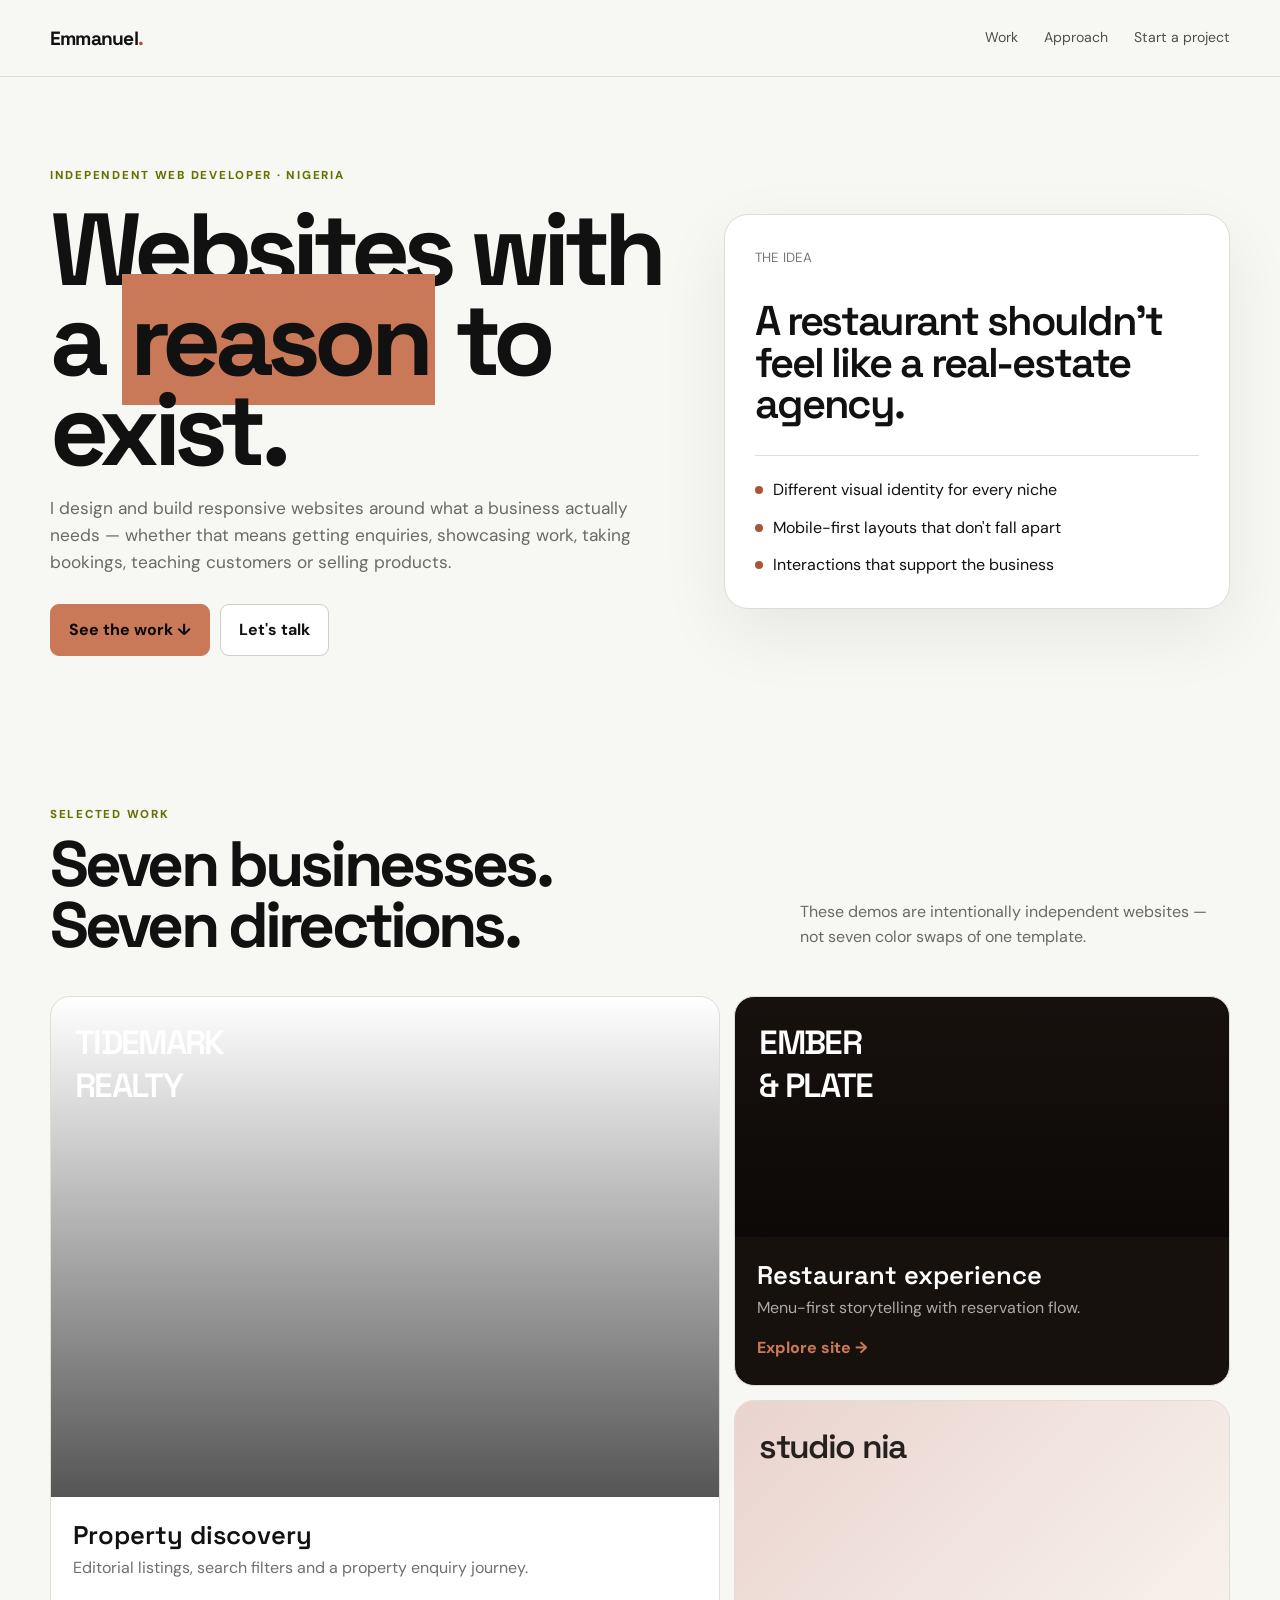
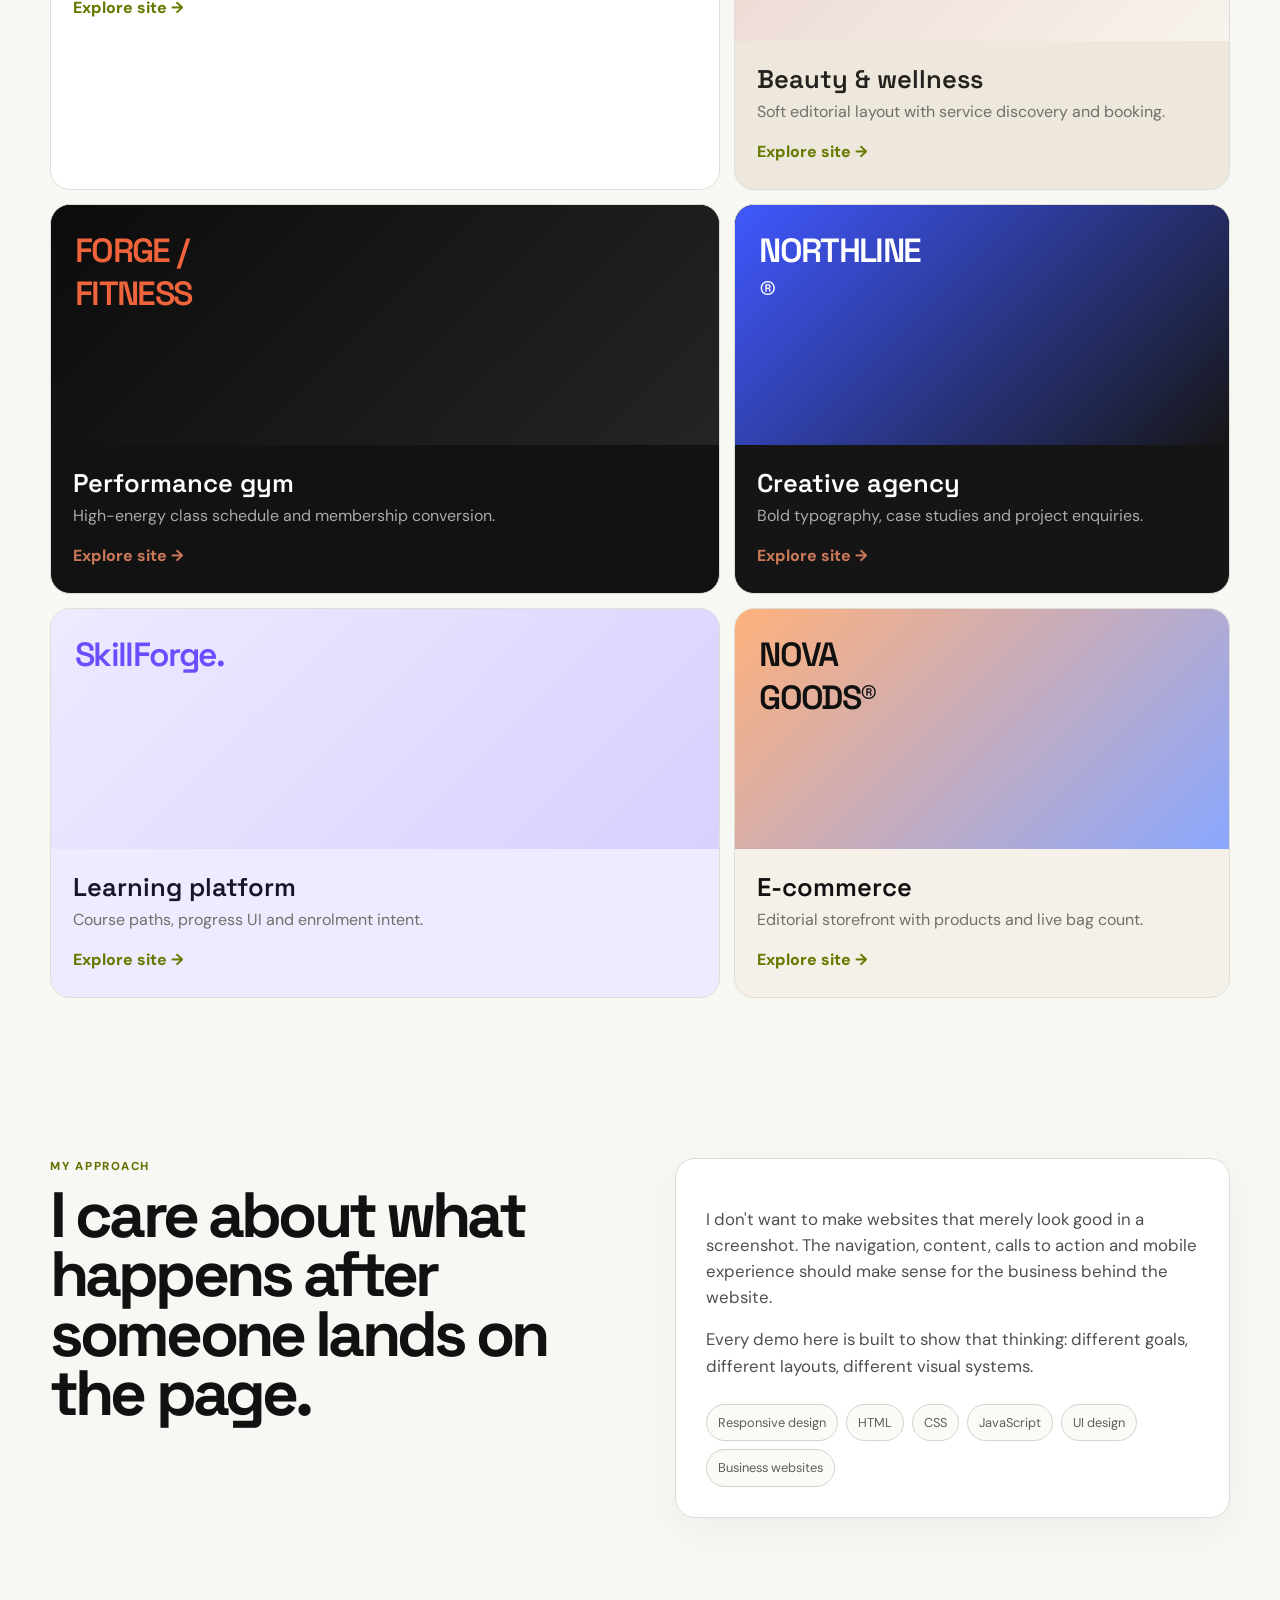
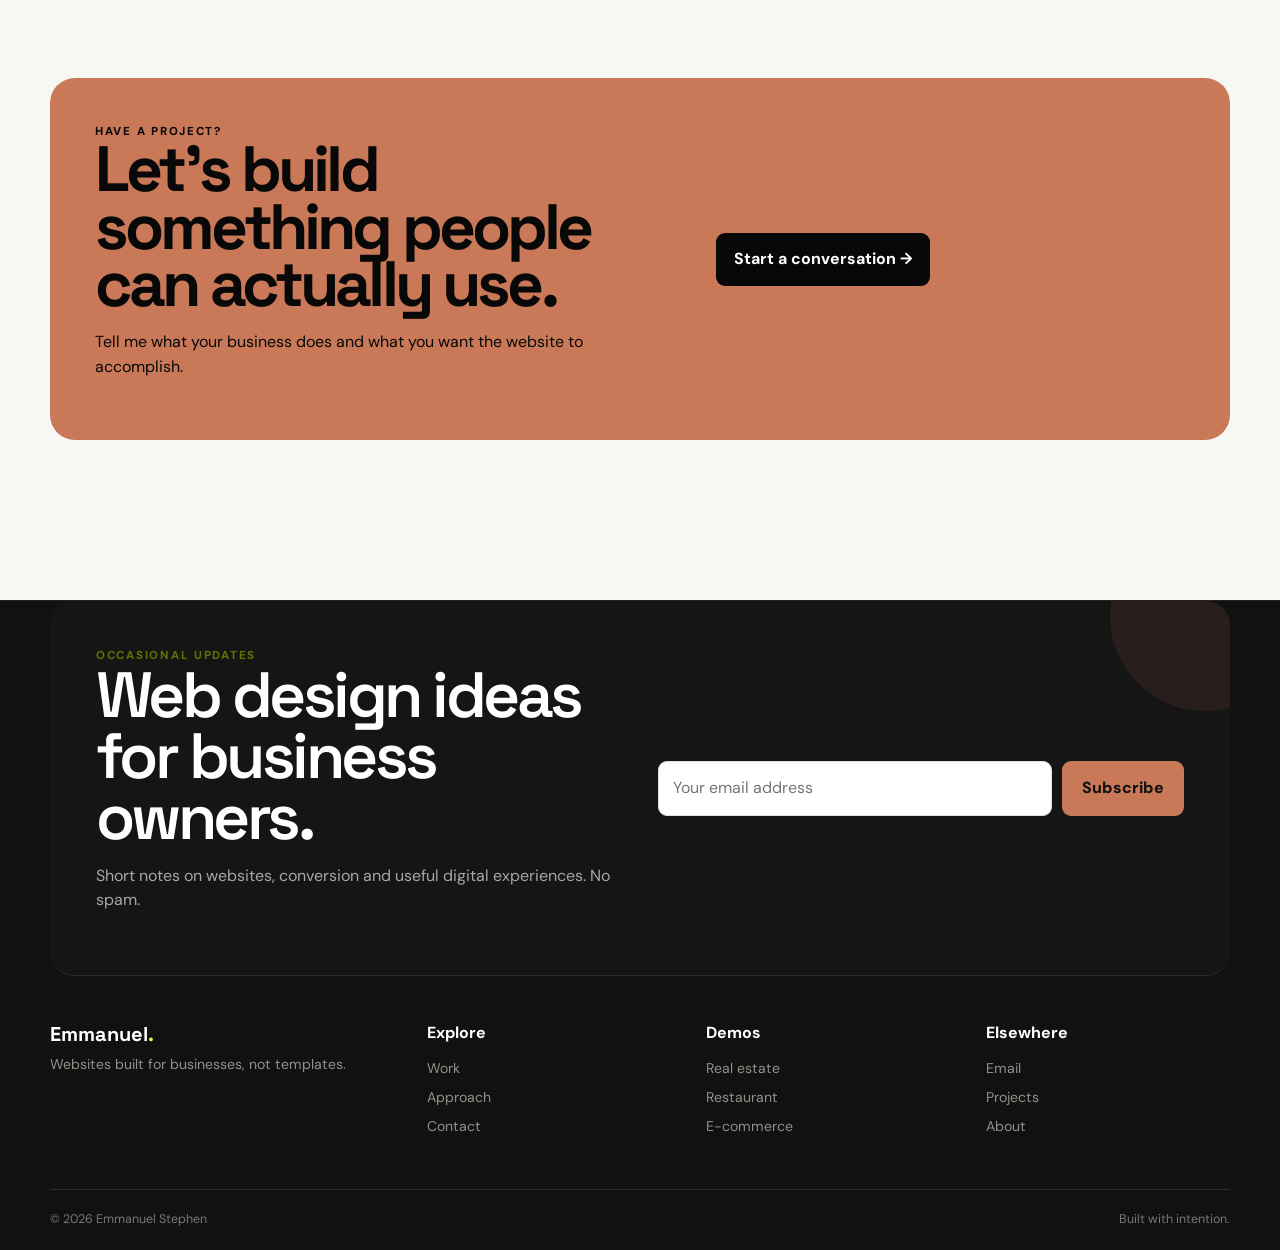
==== commit 0e25a843: "Add files via upload" ====
--- a/index.html
+++ b/index.html
@@ -1,6 +1,6 @@
 <!doctype html><html><head><meta charset="utf-8"><meta name="viewport" content="width=device-width,initial-scale=1"><title>Emmanuel Stephen — Websites built for businesses</title><link rel="stylesheet" href="style.css"></head><body>
 <nav class="nav"><div class="wrap navin"><a class="brand" href="#">Emmanuel<span>.</span></a><div class="links"><a href="#work">Work</a><a href="#about">Approach</a><a href="#contact">Start a project</a></div></div></nav>
-<main><section class="hero wrap"><div><div class="eyebrow">Independent web developer · Nigeria</div><h1>Websites with a <em>reason</em> to exist.</h1><p>I design and build responsive websites around what a business actually needs — whether that means getting enquiries, showcasing work, taking bookings, teaching customers or selling products.</p><div class="actions"><a class="btn btn-primary" href="#work">See the work ↓</a><a class="btn" href="#contact">Let's talk</a></div></div></section>
+<main><section class="hero wrap"><div><div class="eyebrow">Independent web developer · Nigeria</div><h1>Websites with a <em>reason</em> to exist.</h1><p>I design and build responsive websites around what a business actually needs — whether that means getting enquiries, showcasing work, taking bookings, teaching customers or selling products.</p><div class="actions"><a class="btn btn-primary" href="#work">See the work ↓</a><a class="btn" href="#contact">Let's talk</a></div></div><aside class="manifesto"><small>THE IDEA</small><div class="big">A restaurant shouldn't feel like a real-estate agency.</div><div class="manifesto-line"></div><div class="ticks"><div class="tick"><i></i><span>Different visual identity for every niche</span></div><div class="tick"><i></i><span>Mobile-first layouts that don't fall apart</span></div><div class="tick"><i></i><span>Interactions that support the business</span></div></div></aside></section>
 <section id="work"><div class="wrap"><div class="head"><div><div class="eyebrow">Selected work</div><h2>Seven businesses.<br>Seven directions.</h2></div><p>These demos are intentionally independent websites — not seven color swaps of one template.</p></div><div class="bento">
 <a class="demo-card" href="demo-realestate.html"><div class="visual"><span class="visual-title">TIDEMARK<br>REALTY</span></div><div class="demo-info"><h3>Property discovery</h3><p>Editorial listings, search filters and a property enquiry journey.</p><span class="open">Explore site →</span></div></a>
 <a class="demo-card" href="demo-restaurant.html"><div class="visual"><span class="visual-title">EMBER<br>& PLATE</span></div><div class="demo-info"><h3>Restaurant experience</h3><p>Menu-first storytelling with reservation flow.</p><span class="open">Explore site →</span></div></a>
--- a/style.css
+++ b/style.css
@@ -8,8 +8,8 @@
   --soft:#efefe9;
   --muted:#696a66;
   --line:#deded7;
-  --accent:#d47755;
-  --accent-dark:#a95335;
+  --accent:#c97858;
+  --accent-dark:#a95638;
 }
 *{box-sizing:border-box}
 html{scroll-behavior:smooth;max-width:100%;overflow-x:hidden}
@@ -29,7 +29,7 @@
 .links{display:flex;gap:26px;font-size:.88rem;color:#4f504c}
 .links a:hover{color:#111}
 
-.hero{padding:90px 0 70px;display:grid;max-width:980px}
+.hero{padding:90px 0 70px;display:grid;grid-template-columns:1.1fr .9fr;gap:55px;align-items:center}
 .eyebrow{font-size:.72rem;letter-spacing:.15em;text-transform:uppercase;color:#667000;font-weight:800}
 .hero h1{font:700 clamp(3.6rem,8vw,7.7rem)/.88 "Space Grotesk";letter-spacing:-.065em;margin:20px 0}
 .hero h1 em{font-style:normal;background:var(--accent);padding:0 .08em}
@@ -39,7 +39,82 @@
 .btn-primary{background:var(--accent);color:#080808;border-color:var(--accent)}
 .btn:hover{transform:translateY(-2px)}
 
+.manifesto{border:1px solid var(--line);border-radius:24px;background:#fff;padding:30px;box-shadow:0 24px 70px rgba(0,0,0,.07)}
+.manifesto .big{font:600 2.6rem/1 "Space Grotesk";letter-spacing:-.05em;margin:30px 0}
+.manifesto-line{height:1px;background:var(--line)}
+.manifesto small{color:#777}
+.ticks{display:grid;gap:13px;margin-top:22px}
+.tick{display:flex;gap:10px}
+.tick i{width:8px;height:8px;border-radius:50%;background:var(--accent-dark);margin-top:8px;flex:none}
 
+section{padding:80px 0}
+.head{display:flex;justify-content:space-between;align-items:end;gap:30px;margin-bottom:30px}
+.head h2{font:700 clamp(2.7rem,5vw,5rem)/.95 "Space Grotesk";letter-spacing:-.06em;margin:10px 0}
+.head p{max-width:430px;color:var(--muted)}
+
+.bento{display:grid;grid-template-columns:1.15fr .85fr;gap:14px}
+.demo-card{position:relative;min-height:390px;border:1px solid var(--line);border-radius:20px;overflow:hidden;background:#fff;transition:.25s}
+.demo-card:hover{transform:translateY(-6px);border-color:#bdbdb5;box-shadow:0 18px 45px rgba(0,0,0,.08)}
+.demo-card:nth-child(1){grid-row:span 2;min-height:794px}
+.demo-card:nth-child(2){background:#17110e;color:#fff}
+.demo-card:nth-child(3){background:#eee7dc;color:#25211e}
+.demo-card:nth-child(4){background:#121212;color:#fff}
+.demo-card:nth-child(5){background:#151515;color:#fff}
+.demo-card:nth-child(6){background:#eeeaff;color:#18152b}
+.demo-card:nth-child(7){background:#f5f1e9;color:#111}
+.visual{height:240px;padding:24px}
+.demo-card:nth-child(1) .visual{height:500px;background:linear-gradient(0deg,#000a,#0000),url('https://images.unsplash.com/photo-1600607687939-ce8a6c25118c?auto=format&fit=crop&w=1100&q=80') center/cover}
+.demo-card:nth-child(2) .visual{background:linear-gradient(0deg,#0007,#0000),url('https://images.unsplash.com/photo-1517248135467-4c7edcad34c4?auto=format&fit=crop&w=900&q=80') center/cover}
+.demo-card:nth-child(3) .visual{background:linear-gradient(135deg,#ead3ce,#f8f3ed)}
+.demo-card:nth-child(4) .visual{background:linear-gradient(135deg,#0c0c0c,#242424)}
+.demo-card:nth-child(5) .visual{background:linear-gradient(135deg,#4058ff,#161616)}
+.demo-card:nth-child(6) .visual{background:linear-gradient(135deg,#eeeaff,#d8d0ff)}
+.demo-card:nth-child(7) .visual{background:linear-gradient(135deg,#ffb17c,#8aa7ff)}
+.visual-title{font:600 2.1rem "Space Grotesk";letter-spacing:-.05em}
+.demo-card:nth-child(1) .visual-title,.demo-card:nth-child(2) .visual-title{color:#fff}
+.demo-info{padding:22px}
+.demo-info h3{font:600 1.6rem "Space Grotesk";margin:0 0 5px}
+.demo-info p{margin:0;color:#6f706b}
+.demo-card:nth-child(2) .demo-info p,.demo-card:nth-child(4) .demo-info p,.demo-card:nth-child(5) .demo-info p{color:#aaa}
+.open{display:inline-block;margin-top:15px;color:#687900;font-weight:800}
+.demo-card:nth-child(2) .open,.demo-card:nth-child(4) .open,.demo-card:nth-child(5) .open{color:var(--accent)}
+
+.about{display:grid;grid-template-columns:1fr 1fr;gap:70px}
+.about h2{font:700 clamp(2.8rem,5vw,5.3rem)/.93 "Space Grotesk";letter-spacing:-.06em;margin:10px 0}
+.aboutbox{border:1px solid var(--line);background:#fff;border-radius:20px;padding:30px;box-shadow:0 14px 40px rgba(0,0,0,.04)}
+.aboutbox p{font-size:1.05rem;color:#4f504c}
+.skills{display:flex;gap:8px;flex-wrap:wrap;margin-top:25px}
+.skill{border:1px solid #d4d4cc;padding:8px 11px;border-radius:99px;color:#5e5f5a;font-size:.8rem;background:#fafaf7}
+
+.cta{background:var(--accent);color:#080808;border-radius:25px;padding:45px;display:grid;grid-template-columns:1fr .8fr;gap:35px;align-items:center}
+.cta h2{font:700 clamp(2.8rem,5vw,5rem)/.9 "Space Grotesk";letter-spacing:-.06em;margin:0}
+.cta p{max-width:500px}
+.cta a{display:inline-block;background:#080808;color:#fff;padding:14px 18px;border-radius:9px;font-weight:700;width:max-content}
+
+footer{margin-top:80px;background:#111;color:#fff;border-top:1px solid #222}
+.newsletter{padding:50px 0;border-bottom:1px solid #2b2b2b;display:grid;grid-template-columns:1fr 1fr;gap:35px}
+.newsletter h2{font:600 2.3rem "Space Grotesk";margin:0}
+.newsletter p{color:#999}
+.subscribe{display:flex;gap:8px;align-self:center}
+.subscribe input{min-width:0;flex:1;background:#fff;color:#111;border:1px solid #ddd;padding:13px;border-radius:8px}
+.subscribe button{background:var(--accent);border:0;padding:13px 17px;border-radius:8px;font-weight:800}
+.footgrid{display:grid;grid-template-columns:1.4fr repeat(3,1fr);gap:35px;padding:45px 0}
+.footgrid h4{margin:0 0 12px}
+.footgrid a,.footgrid p{display:block;color:#929088;font-size:.88rem;margin:7px 0}
+.footgrid a:hover{color:#fff}
+.footbrand{font:700 1.25rem "Space Grotesk"}
+.bottom{border-top:1px solid #2b2b2b;padding:20px 0;color:#777;display:flex;justify-content:space-between;font-size:.78rem}
+
+img{max-width:100%;height:auto}
+button,a,input,textarea,select{max-width:100%}
+@media(max-width:850px){
+  .hero,.about,.cta,.newsletter{grid-template-columns:1fr}
+  .bento{grid-template-columns:1fr}
+  .demo-card:nth-child(1){grid-row:auto;min-height:390px}
+  .demo-card:nth-child(1) .visual{height:240px}
+  .footgrid{grid-template-columns:1fr 1fr}
+  .links{gap:14px}
+}
 @media(max-width:520px){
   .wrap{width:min(100% - 24px,1180px)}
   .hero{padding:65px 0 45px}
@@ -58,10 +133,43 @@
 }
 @media(max-width:700px){.newsletter .subscribe{width:100%}.footgrid a{padding:3px 0}}
 
-/* V4 editorial refinements */
-.hero{padding-top:105px;padding-bottom:95px}
-.hero h1 em{box-decoration-break:clone;-webkit-box-decoration-break:clone}
-.hero p{font-size:1.15rem;line-height:1.7}
-.btn-primary{box-shadow:0 10px 24px rgba(212,119,85,.18)}
-@media(max-width:850px){.hero{max-width:none}}
-@media(max-width:520px){.hero{padding-top:65px;padding-bottom:65px}.hero p{font-size:1.02rem;line-height:1.65}}
+/* V5: keep the hero highlight attached to the heading — never a floating box */
+.reason-highlight{
+  display:inline;
+  color:#111;
+  background:linear-gradient(transparent 12%, var(--accent) 12%, var(--accent) 88%, transparent 88%);
+  padding:.02em .08em;
+  box-decoration-break:clone;
+  -webkit-box-decoration-break:clone;
+}
+.hero h1{max-width:100%}
+
+/* V5 newsletter: same rich visual character, but properly sized on mobile */
+.newsletter{
+  position:relative;
+  overflow:hidden;
+  border-radius:24px;
+  background:#151515;
+  color:#fff;
+  padding:46px;
+}
+.newsletter:before{
+  content:"";
+  position:absolute;
+  width:190px;height:190px;
+  border-radius:50%;
+  background:var(--accent);
+  opacity:.10;
+  right:-70px;top:-80px;
+}
+.newsletter>*{position:relative;z-index:1}
+.newsletter h2{font:600 clamp(2.2rem,5vw,4rem)/.95 "Space Grotesk";letter-spacing:-.055em;margin:0}
+.newsletter p{color:#a8a8a3;max-width:560px}
+.subscribe{display:grid;grid-template-columns:minmax(0,1fr) auto;gap:10px;width:100%}
+.subscribe input{min-width:0;width:100%;background:#fff;color:#111;border:1px solid #ddd;padding:14px;border-radius:9px}
+.subscribe button{background:var(--accent);color:#111;border:0;padding:14px 20px;border-radius:9px;font-weight:800;white-space:nowrap}
+@media(max-width:600px){
+  .newsletter{padding:30px 22px;border-radius:18px}
+  .subscribe{grid-template-columns:1fr}
+  .subscribe input,.subscribe button{width:100%;min-height:50px}
+}
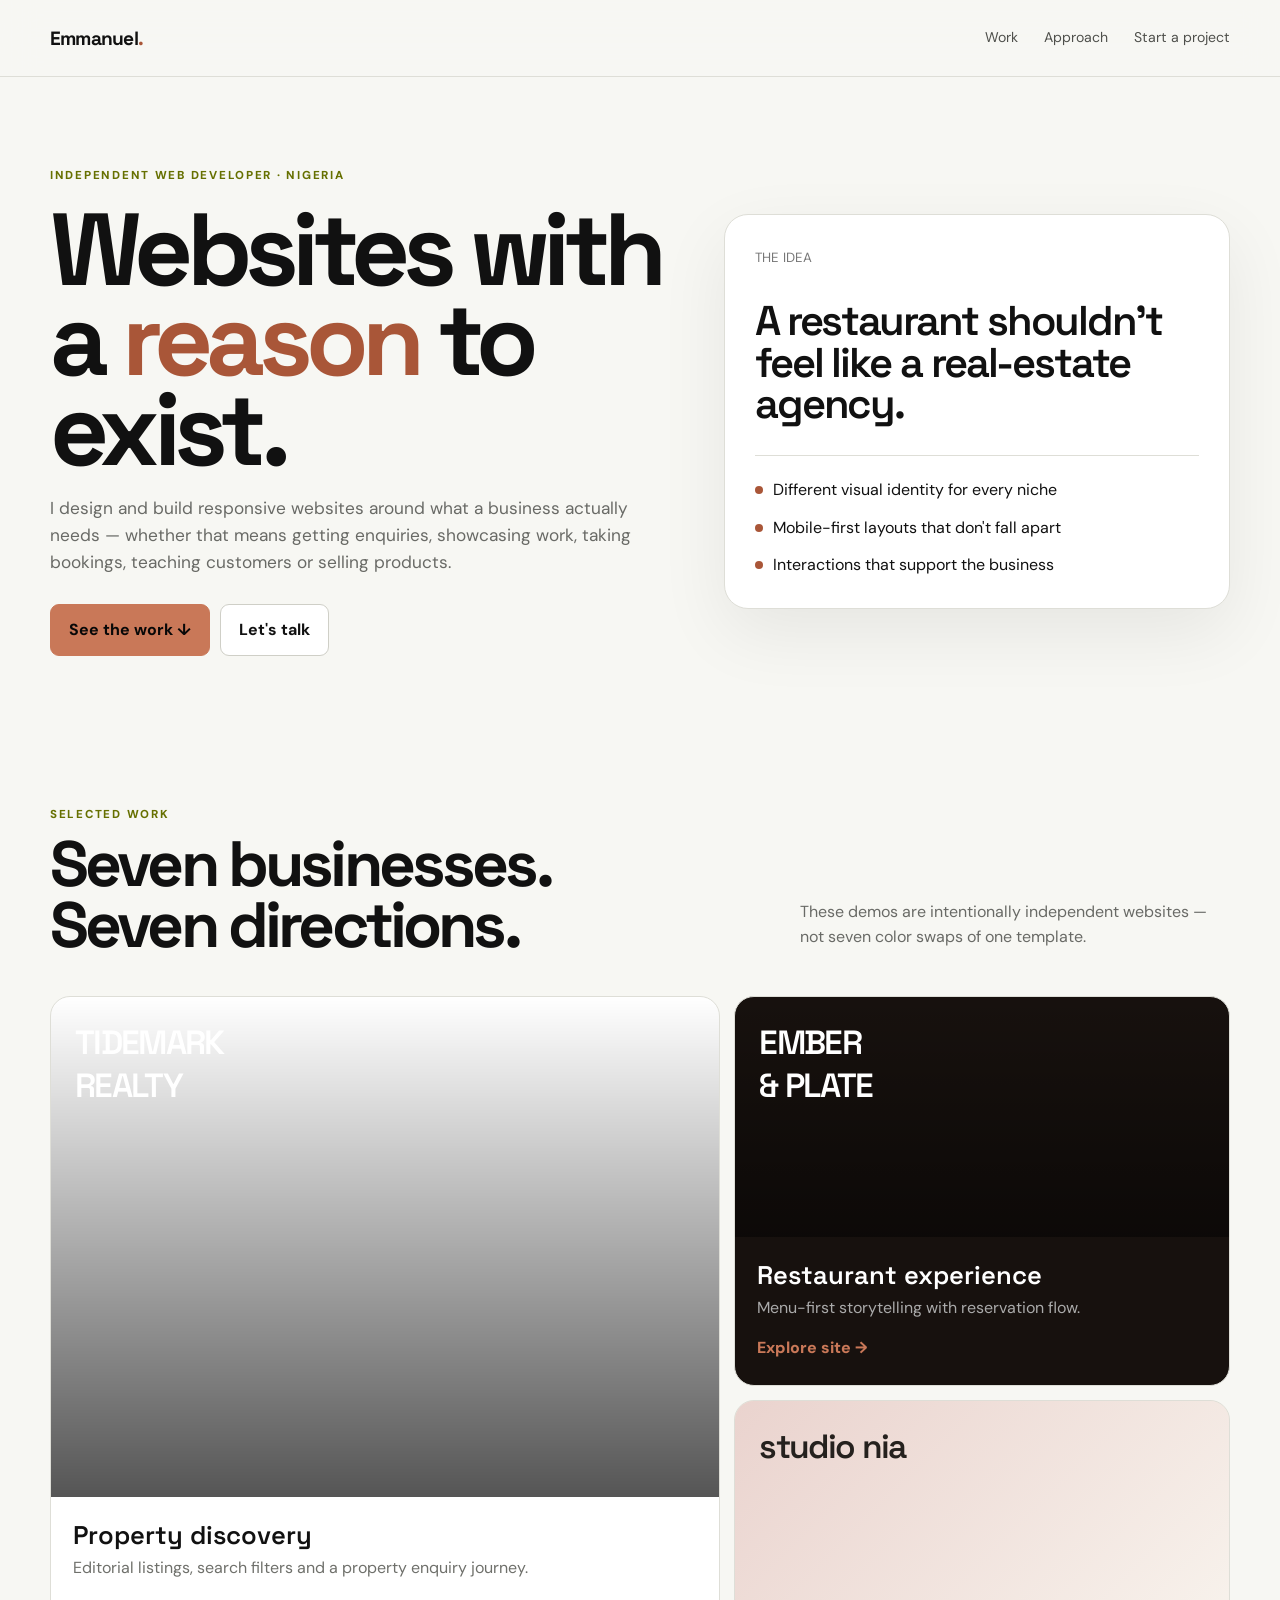
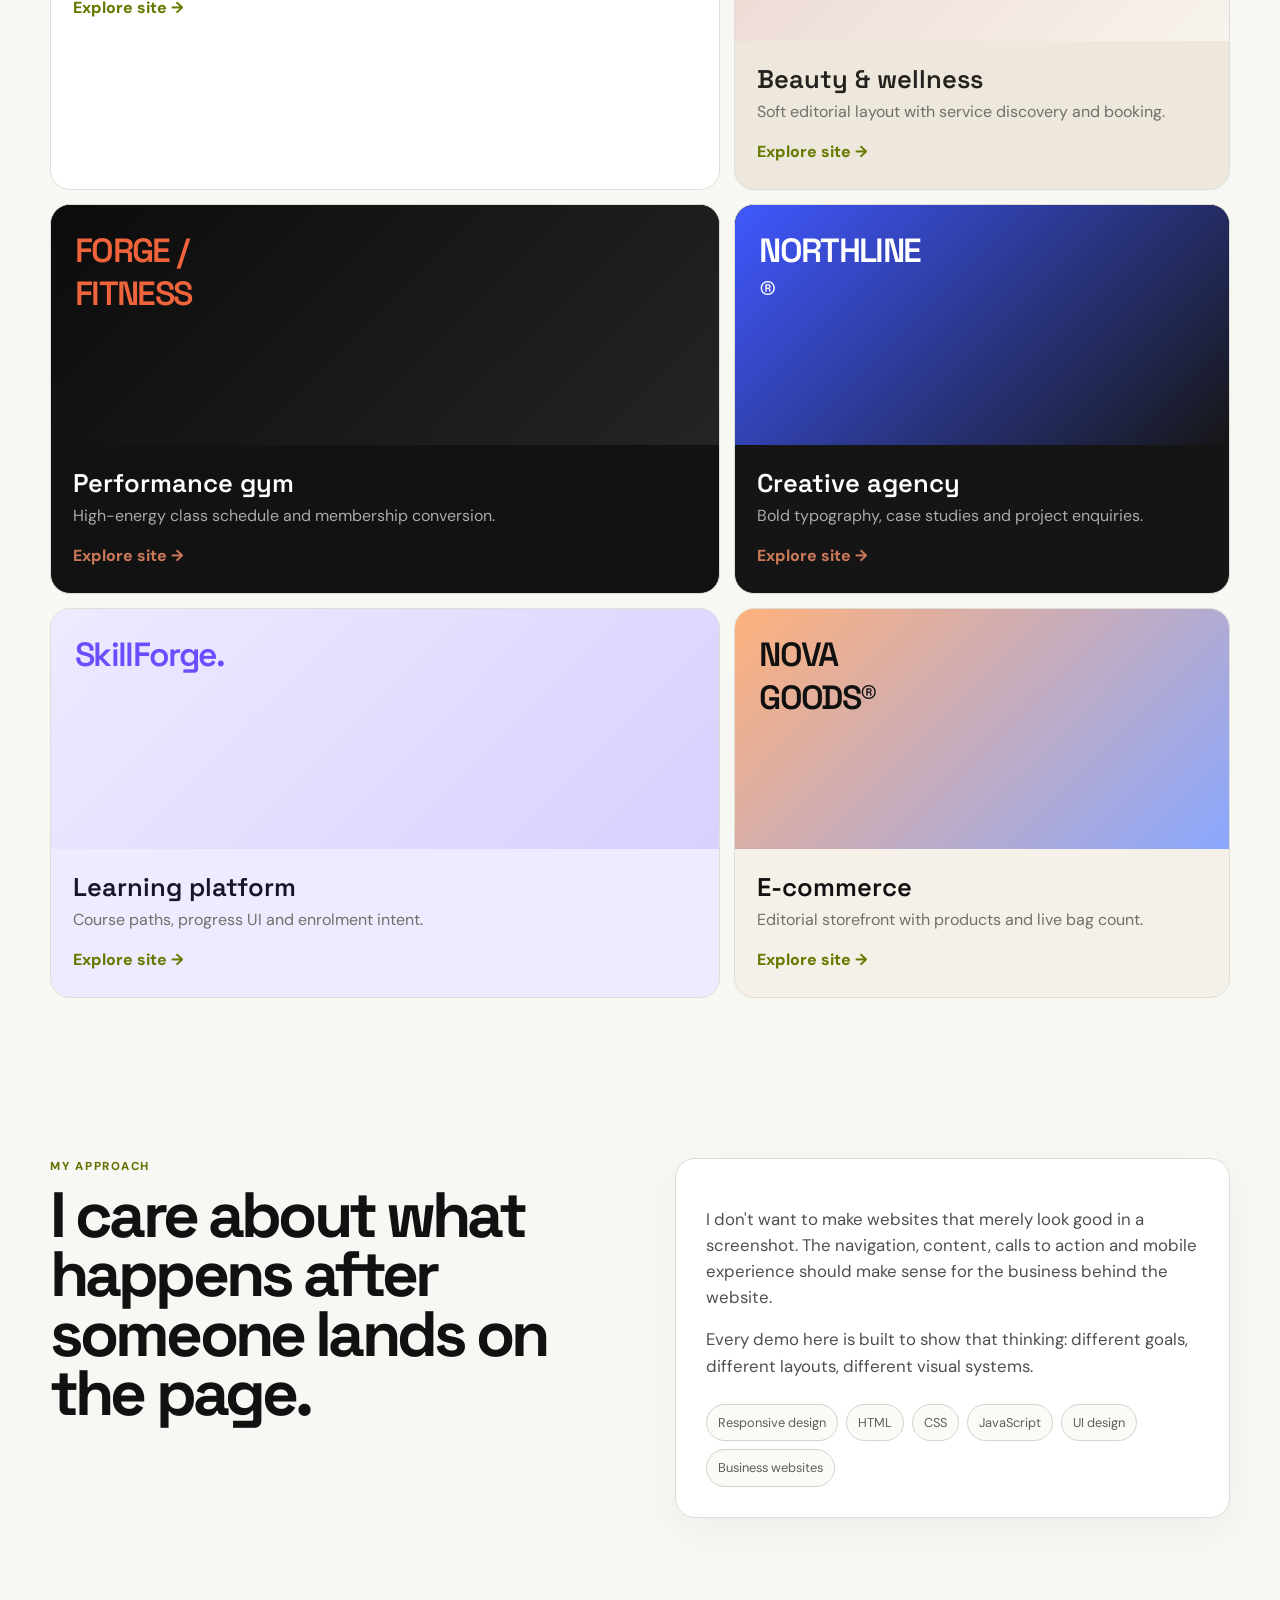
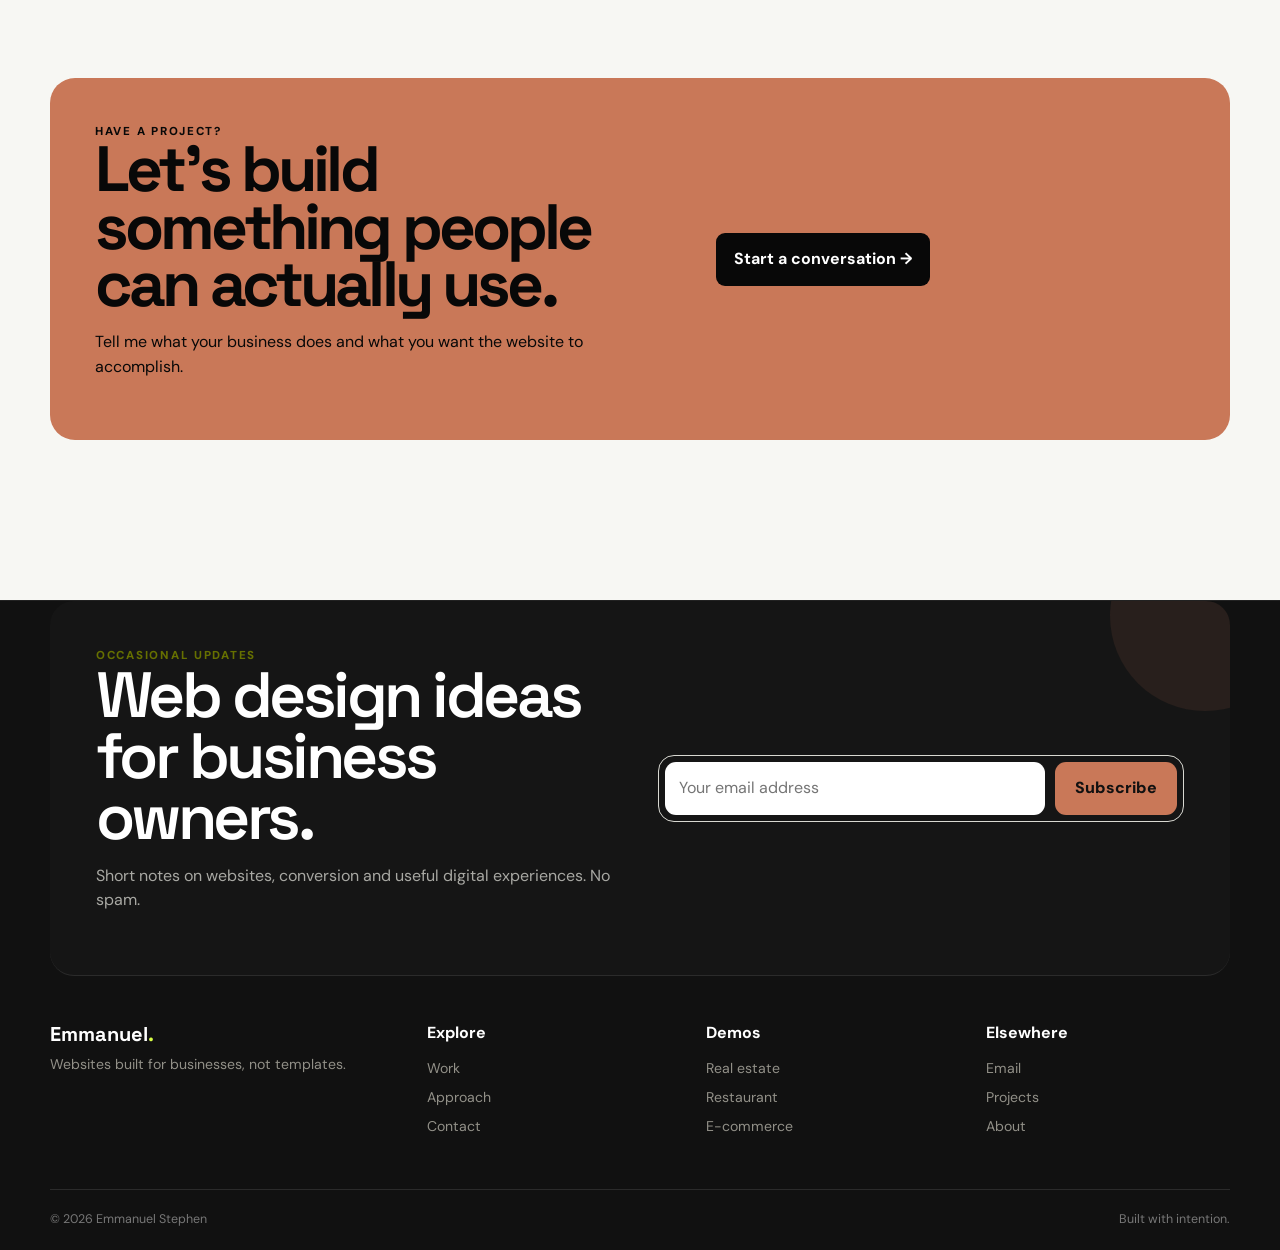
==== commit 4640c546: "Add files via upload" ====
--- a/index.html
+++ b/index.html
@@ -1,5 +1,9 @@
 <!doctype html><html><head><meta charset="utf-8"><meta name="viewport" content="width=device-width,initial-scale=1"><title>Emmanuel Stephen — Websites built for businesses</title><link rel="stylesheet" href="style.css"></head><body>
-<nav class="nav"><div class="wrap navin"><a class="brand" href="#">Emmanuel<span>.</span></a><div class="links"><a href="#work">Work</a><a href="#about">Approach</a><a href="#contact">Start a project</a></div></div></nav>
+<nav class="nav"><div class="wrap navin"><a class="brand" href="#">Emmanuel<span>.</span></a>
+<div class="links"><a href="#work">Work</a><a href="#about">Approach</a><a href="#contact">Start a project</a></div>
+<button class="mobile-menu-toggle" aria-label="Open navigation" aria-expanded="false">☰</button></div>
+<div class="mobile-nav-panel"><a href="#work">Work</a><a href="#about">Approach</a><a href="#contact">Start a project</a></div>
+</nav>
 <main><section class="hero wrap"><div><div class="eyebrow">Independent web developer · Nigeria</div><h1>Websites with a <em>reason</em> to exist.</h1><p>I design and build responsive websites around what a business actually needs — whether that means getting enquiries, showcasing work, taking bookings, teaching customers or selling products.</p><div class="actions"><a class="btn btn-primary" href="#work">See the work ↓</a><a class="btn" href="#contact">Let's talk</a></div></div><aside class="manifesto"><small>THE IDEA</small><div class="big">A restaurant shouldn't feel like a real-estate agency.</div><div class="manifesto-line"></div><div class="ticks"><div class="tick"><i></i><span>Different visual identity for every niche</span></div><div class="tick"><i></i><span>Mobile-first layouts that don't fall apart</span></div><div class="tick"><i></i><span>Interactions that support the business</span></div></div></aside></section>
 <section id="work"><div class="wrap"><div class="head"><div><div class="eyebrow">Selected work</div><h2>Seven businesses.<br>Seven directions.</h2></div><p>These demos are intentionally independent websites — not seven color swaps of one template.</p></div><div class="bento">
 <a class="demo-card" href="demo-realestate.html"><div class="visual"><span class="visual-title">TIDEMARK<br>REALTY</span></div><div class="demo-info"><h3>Property discovery</h3><p>Editorial listings, search filters and a property enquiry journey.</p><span class="open">Explore site →</span></div></a>
@@ -12,4 +16,8 @@
 </div></div></section>
 <section id="about"><div class="wrap about"><div><div class="eyebrow">My approach</div><h2>I care about what happens after someone lands on the page.</h2></div><div class="aboutbox"><p>I don't want to make websites that merely look good in a screenshot. The navigation, content, calls to action and mobile experience should make sense for the business behind the website.</p><p>Every demo here is built to show that thinking: different goals, different layouts, different visual systems.</p><div class="skills"><span class="skill">Responsive design</span><span class="skill">HTML</span><span class="skill">CSS</span><span class="skill">JavaScript</span><span class="skill">UI design</span><span class="skill">Business websites</span></div></div></div></section>
 <section id="contact"><div class="wrap"><div class="cta"><div><div class="eyebrow" style="color:#080808">Have a project?</div><h2>Let's build something people can actually use.</h2><p>Tell me what your business does and what you want the website to accomplish.</p></div><a href="mailto:hello@emmanuelstephen.dev">Start a conversation →</a></div></div></section></main>
-<footer><div class="wrap newsletter"><div><div class="eyebrow">Occasional updates</div><h2>Web design ideas for business owners.</h2><p>Short notes on websites, conversion and useful digital experiences. No spam.</p></div><form class="subscribe" onsubmit="event.preventDefault();this.innerHTML='<strong style=&quot;color:#d8ff45&quot;>You’re on the list ✓</strong>'"><input type="email" required placeholder="Your email address" aria-label="Email address"><button>Subscribe</button></form></div><div class="wrap footgrid"><div><div class="footbrand">Emmanuel<span style="color:#d8ff45">.</span></div><p>Websites built for businesses, not templates.</p></div><div><h4>Explore</h4><a href="#work">Work</a><a href="#about">Approach</a><a href="#contact">Contact</a></div><div><h4>Demos</h4><a href="demo-realestate.html">Real estate</a><a href="demo-restaurant.html">Restaurant</a><a href="demo-store.html">E-commerce</a></div><div><h4>Elsewhere</h4><a href="#contact">Email</a><a href="#work">Projects</a><a href="#about">About</a></div></div><div class="wrap bottom"><span>© <span data-year></span> Emmanuel Stephen</span><span>Built with intention.</span></div></footer><script>document.querySelector('[data-year]').textContent=new Date().getFullYear()</script></body></html>+<footer><div class="wrap newsletter"><div><div class="eyebrow">Occasional updates</div><h2>Web design ideas for business owners.</h2><p>Short notes on websites, conversion and useful digital experiences. No spam.</p></div><form class="subscribe" onsubmit="event.preventDefault();this.innerHTML='<strong style=&quot;color:#d8ff45&quot;>You’re on the list ✓</strong>'"><input type="email" required placeholder="Your email address" aria-label="Email address"><button>Subscribe</button></form></div><div class="wrap footgrid"><div><div class="footbrand">Emmanuel<span style="color:#d8ff45">.</span></div><p>Websites built for businesses, not templates.</p></div><div><h4>Explore</h4><a href="#work">Work</a><a href="#about">Approach</a><a href="#contact">Contact</a></div><div><h4>Demos</h4><a href="demo-realestate.html">Real estate</a><a href="demo-restaurant.html">Restaurant</a><a href="demo-store.html">E-commerce</a></div><div><h4>Elsewhere</h4><a href="#contact">Email</a><a href="#work">Projects</a><a href="#about">About</a></div></div><div class="wrap bottom"><span>© <span data-year></span> Emmanuel Stephen</span><span>Built with intention.</span></div></footer><script>document.querySelector('[data-year]').textContent=new Date().getFullYear()</script><script>
+const menuBtn=document.querySelector('.mobile-menu-toggle'), mobileNav=document.querySelector('.mobile-nav-panel');
+if(menuBtn){menuBtn.addEventListener('click',()=>{const open=mobileNav.classList.toggle('open');menuBtn.setAttribute('aria-expanded',open);menuBtn.textContent=open?'×':'☰';});
+mobileNav.querySelectorAll('a').forEach(a=>a.addEventListener('click',()=>{mobileNav.classList.remove('open');menuBtn.setAttribute('aria-expanded','false');menuBtn.textContent='☰'}));}
+</script></body></html>
--- a/style.css
+++ b/style.css
@@ -32,7 +32,7 @@
 .hero{padding:90px 0 70px;display:grid;grid-template-columns:1.1fr .9fr;gap:55px;align-items:center}
 .eyebrow{font-size:.72rem;letter-spacing:.15em;text-transform:uppercase;color:#667000;font-weight:800}
 .hero h1{font:700 clamp(3.6rem,8vw,7.7rem)/.88 "Space Grotesk";letter-spacing:-.065em;margin:20px 0}
-.hero h1 em{font-style:normal;background:var(--accent);padding:0 .08em}
+.hero h1 em{font-style:normal;background:none!important;padding:0!important;color:var(--accent-dark);box-decoration-break:initial;-webkit-box-decoration-break:initial}
 .hero p{color:var(--muted);max-width:590px;font-size:1.08rem}
 .actions{display:flex;gap:10px;flex-wrap:wrap;margin-top:28px}
 .btn{padding:13px 18px;border:1px solid #cfcfc7;border-radius:9px;font-weight:700;background:#fff}
@@ -134,14 +134,7 @@
 @media(max-width:700px){.newsletter .subscribe{width:100%}.footgrid a{padding:3px 0}}
 
 /* V5: keep the hero highlight attached to the heading — never a floating box */
-.reason-highlight{
-  display:inline;
-  color:#111;
-  background:linear-gradient(transparent 12%, var(--accent) 12%, var(--accent) 88%, transparent 88%);
-  padding:.02em .08em;
-  box-decoration-break:clone;
-  -webkit-box-decoration-break:clone;
-}
+
 .hero h1{max-width:100%}
 
 /* V5 newsletter: same rich visual character, but properly sized on mobile */
@@ -173,3 +166,24 @@
   .subscribe{grid-template-columns:1fr}
   .subscribe input,.subscribe button{width:100%;min-height:50px}
 }
+
+/* V6 — the word "reason" is typographic, never a floating rectangle */
+.hero h1 em{display:inline;background:transparent!important;box-shadow:none!important}
+
+/* V7 — functional mobile navigation */
+.mobile-menu-toggle{display:none;border:1px solid var(--line);background:#fff;border-radius:999px;width:44px;height:44px;font-size:22px;line-height:1;cursor:pointer}
+.mobile-nav-panel{display:none}
+@media(max-width:700px){
+  .links{display:none}
+  .mobile-menu-toggle{display:grid;place-items:center}
+  .navin{min-height:68px}
+  .mobile-nav-panel{background:rgba(247,247,243,.98);border-top:1px solid var(--line);padding:12px 18px 18px}
+  .mobile-nav-panel.open{display:grid}
+  .mobile-nav-panel a{padding:14px 0;border-bottom:1px solid var(--line);font-weight:700}
+  .mobile-nav-panel a:last-child{border-bottom:0}
+}
+
+.subscribe{border:1px solid #d8d8d1;border-radius:16px;padding:6px;overflow:hidden}
+.subscribe input{border:0!important;border-radius:11px}
+.subscribe button{border-radius:11px}
+@media(max-width:600px){.subscribe{padding:7px}.subscribe input,.subscribe button{border-radius:11px}}
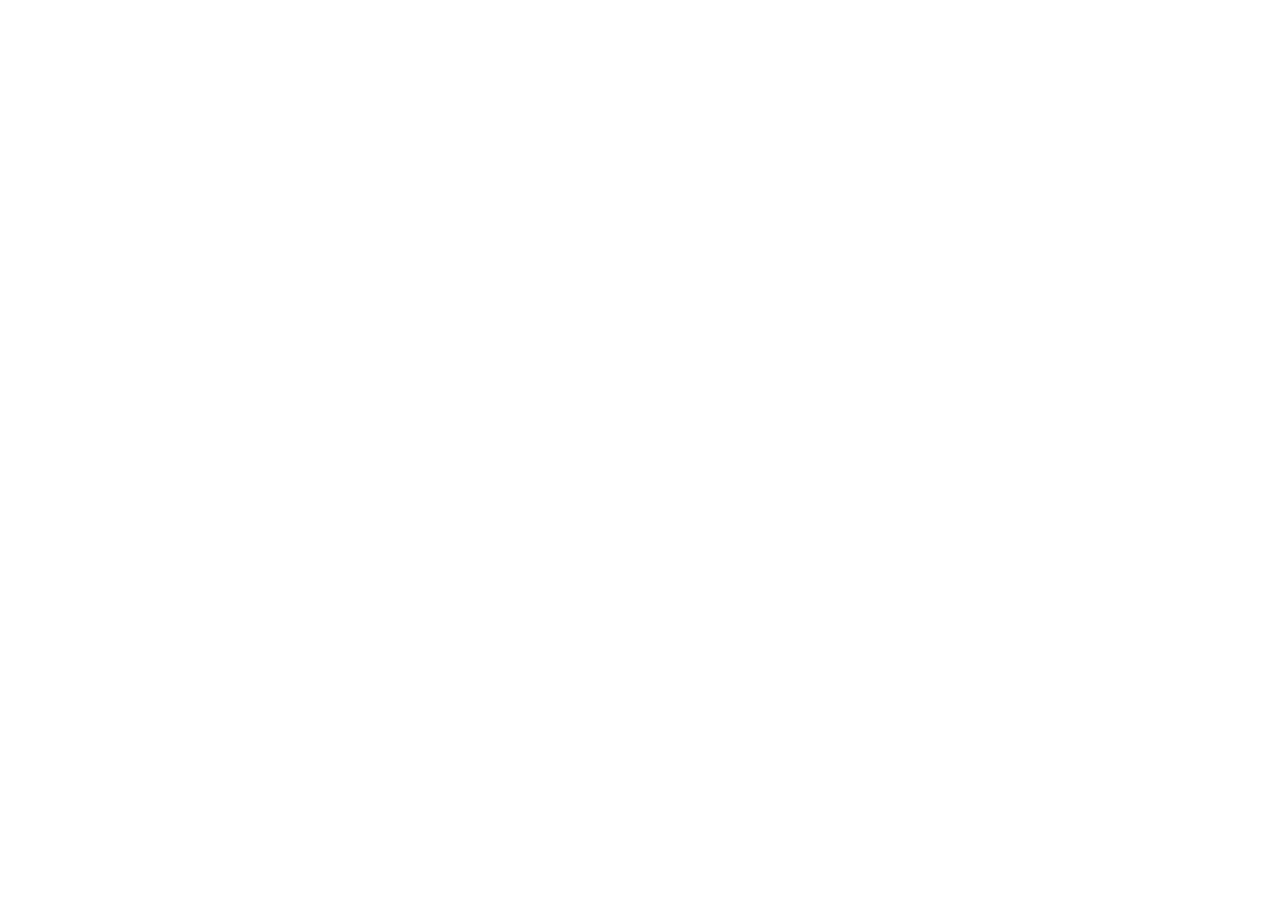
==== commit 00f1992f: "Add files via upload" ====
--- a/index.html
+++ b/index.html
@@ -1,4 +1,6 @@
-<!doctype html><html><head><meta charset="utf-8"><meta name="viewport" content="width=device-width,initial-scale=1"><title>Emmanuel Stephen — Websites built for businesses</title><link rel="stylesheet" href="style.css"></head><body>
+<!doctype html><html><head><meta charset="utf-8"><meta name="viewport" content="width=device-width,initial-scale=1"><title>Emmanuel Stephen — Websites built for businesses</title><style>
+
+<link rel="stylesheet" href="style.css"></head><body>
 <nav class="nav"><div class="wrap navin"><a class="brand" href="#">Emmanuel<span>.</span></a>
 <div class="links"><a href="#work">Work</a><a href="#about">Approach</a><a href="#contact">Start a project</a></div>
 <button class="mobile-menu-toggle" aria-label="Open navigation" aria-expanded="false">☰</button></div>
@@ -15,9 +17,174 @@
 <a class="demo-card" href="demo-store.html"><div class="visual"><span class="visual-title">NOVA<br>GOODS®</span></div><div class="demo-info"><h3>E-commerce</h3><p>Editorial storefront with products and live bag count.</p><span class="open">Explore site →</span></div></a>
 </div></div></section>
 <section id="about"><div class="wrap about"><div><div class="eyebrow">My approach</div><h2>I care about what happens after someone lands on the page.</h2></div><div class="aboutbox"><p>I don't want to make websites that merely look good in a screenshot. The navigation, content, calls to action and mobile experience should make sense for the business behind the website.</p><p>Every demo here is built to show that thinking: different goals, different layouts, different visual systems.</p><div class="skills"><span class="skill">Responsive design</span><span class="skill">HTML</span><span class="skill">CSS</span><span class="skill">JavaScript</span><span class="skill">UI design</span><span class="skill">Business websites</span></div></div></div></section>
-<section id="contact"><div class="wrap"><div class="cta"><div><div class="eyebrow" style="color:#080808">Have a project?</div><h2>Let's build something people can actually use.</h2><p>Tell me what your business does and what you want the website to accomplish.</p></div><a href="mailto:hello@emmanuelstephen.dev">Start a conversation →</a></div></div></section></main>
-<footer><div class="wrap newsletter"><div><div class="eyebrow">Occasional updates</div><h2>Web design ideas for business owners.</h2><p>Short notes on websites, conversion and useful digital experiences. No spam.</p></div><form class="subscribe" onsubmit="event.preventDefault();this.innerHTML='<strong style=&quot;color:#d8ff45&quot;>You’re on the list ✓</strong>'"><input type="email" required placeholder="Your email address" aria-label="Email address"><button>Subscribe</button></form></div><div class="wrap footgrid"><div><div class="footbrand">Emmanuel<span style="color:#d8ff45">.</span></div><p>Websites built for businesses, not templates.</p></div><div><h4>Explore</h4><a href="#work">Work</a><a href="#about">Approach</a><a href="#contact">Contact</a></div><div><h4>Demos</h4><a href="demo-realestate.html">Real estate</a><a href="demo-restaurant.html">Restaurant</a><a href="demo-store.html">E-commerce</a></div><div><h4>Elsewhere</h4><a href="#contact">Email</a><a href="#work">Projects</a><a href="#about">About</a></div></div><div class="wrap bottom"><span>© <span data-year></span> Emmanuel Stephen</span><span>Built with intention.</span></div></footer><script>document.querySelector('[data-year]').textContent=new Date().getFullYear()</script><script>
-const menuBtn=document.querySelector('.mobile-menu-toggle'), mobileNav=document.querySelector('.mobile-nav-panel');
-if(menuBtn){menuBtn.addEventListener('click',()=>{const open=mobileNav.classList.toggle('open');menuBtn.setAttribute('aria-expanded',open);menuBtn.textContent=open?'×':'☰';});
-mobileNav.querySelectorAll('a').forEach(a=>a.addEventListener('click',()=>{mobileNav.classList.remove('open');menuBtn.setAttribute('aria-expanded','false');menuBtn.textContent='☰'}));}
-</script></body></html>+<section id="contact"><div class="wrap"><div class="cta"><div><div class="eyebrow" style="color:#080808">Have a project?</div><h2>Let's build something people can actually use.</h2><p>Tell me what your business does and what you want the website to accomplish.</p></div><a href="mailto:codingtom10@gmail.com">Start a conversation →</a></div></div></section></main>
+<footer><div class="wrap newsletter"><div><div class="eyebrow">Occasional updates</div><h2>Web design ideas for business owners.</h2><p>Short notes on websites, conversion and useful digital experiences. No spam.</p></div><form class="subscribe" onsubmit="event.preventDefault();var e=this.querySelector('input').value;window.location.href='mailto:codingtom10@gmail.com?subject=Newsletter%20subscription&body=Please%20add%20' + encodeURIComponent(e) + '%20to%20your%20newsletter.';"><input type="email" required placeholder="Your email address" aria-label="Email address"><button>Subscribe</button></form></div><div class="wrap footgrid"><div><div class="footbrand">Emmanuel<span style="color:#c97858">.</span></div><p>Websites built for businesses, not templates.</p></div><div><h4>Explore</h4><a href="#work">Work</a><a href="#about">Approach</a><a href="#contact">Contact</a></div><div><h4>Demos</h4><a href="demo-realestate.html">Real estate</a><a href="demo-restaurant.html">Restaurant</a><a href="demo-store.html">E-commerce</a></div><div><h4>Elsewhere</h4><a href="#contact">Email</a><a href="#work">Projects</a><a href="#about">About</a></div></div><div class="wrap bottom"><span>© <span data-year></span> Emmanuel Stephen</span><span>Built with intention.</span></div></footer><script>document.querySelector('[data-year]').textContent=new Date().getFullYear()</script></body></html><style>
+
+/* Mobile navigation: hidden on desktop, polished expandable panel on phones */
+.mobile-menu-toggle{
+  display:none;
+  width:46px;height:46px;
+  border:1px solid currentColor;
+  background:transparent;
+  color:inherit;
+  border-radius:50%;
+  align-items:center;
+  justify-content:center;
+  cursor:pointer;
+  font-size:0;
+  position:relative;
+  z-index:120;
+}
+.mobile-menu-toggle::before,
+.mobile-menu-toggle::after,
+.mobile-menu-toggle span{
+  content:"";
+  position:absolute;
+  width:19px;height:2px;
+  background:currentColor;
+  border-radius:99px;
+  transition:transform .25s ease, opacity .2s ease;
+}
+.mobile-menu-toggle::before{transform:translateY(-6px)}
+.mobile-menu-toggle::after{transform:translateY(6px)}
+.mobile-menu-toggle span{transform:none}
+.mobile-menu-toggle.is-open::before{transform:rotate(45deg)}
+.mobile-menu-toggle.is-open::after{transform:rotate(-45deg)}
+.mobile-menu-toggle.is-open span{opacity:0}
+
+.mobile-nav-panel{
+  display:none;
+}
+
+@media (min-width:701px){
+  .mobile-menu-toggle,
+  .mobile-nav-panel{display:none!important}
+}
+
+@media (max-width:700px){
+  .nav{position:relative;z-index:100;align-items:center}
+  .nav nav{display:none!important}
+  .mobile-menu-toggle{display:flex}
+  .mobile-nav-panel{
+    position:absolute;
+    left:0;right:0;top:calc(100% + 10px);
+    z-index:110;
+    padding:10px;
+    border-radius:22px;
+    background:rgba(255,255,255,.96);
+    color:#111;
+    border:1px solid rgba(0,0,0,.10);
+    box-shadow:0 22px 55px rgba(0,0,0,.18);
+    backdrop-filter:blur(18px);
+    -webkit-backdrop-filter:blur(18px);
+    transform:translateY(-8px) scale(.98);
+    opacity:0;
+    pointer-events:none;
+    transition:opacity .22s ease, transform .22s ease;
+  }
+  .mobile-nav-panel.open{
+    display:block;
+    opacity:1;
+    transform:translateY(0) scale(1);
+    pointer-events:auto;
+  }
+  .mobile-nav-panel a{
+    display:flex;
+    align-items:center;
+    justify-content:space-between;
+    min-height:54px;
+    padding:0 15px;
+    border-radius:14px;
+    text-decoration:none!important;
+    font-size:14px;
+    font-weight:800;
+    color:inherit;
+    transition:background .18s ease, transform .18s ease;
+  }
+  .mobile-nav-panel a::after{
+    content:"↗";
+    opacity:.45;
+    font-size:17px;
+  }
+  .mobile-nav-panel a:hover,
+  .mobile-nav-panel a:active{
+    background:rgba(0,0,0,.06);
+    transform:translateX(2px);
+  }
+}
+
+/* Main portfolio mobile nav panel is wider, richer and still fits narrow phones */
+@media(max-width:700px){
+  .nav{position:relative}
+  .mobile-nav-panel{
+    left:0;right:0;
+    top:calc(100% + 10px);
+  }
+}
+</style>
+
+<script>
+(function(){
+  document.querySelectorAll('.mobile-menu-toggle').forEach(function(btn){
+    var panel = btn.parentElement.querySelector('.mobile-nav-panel');
+    if(!panel) return;
+    if(!btn.querySelector('span')) {
+      var s=document.createElement('span');
+      btn.appendChild(s);
+    }
+    btn.addEventListener('click',function(){
+      var open=panel.classList.toggle('open');
+      btn.classList.toggle('is-open',open);
+      btn.setAttribute('aria-expanded',open ? 'true' : 'false');
+      btn.setAttribute('aria-label',open ? 'Close navigation' : 'Open navigation');
+    });
+    panel.querySelectorAll('a').forEach(function(a){
+      a.addEventListener('click',function(){
+        panel.classList.remove('open');
+        btn.classList.remove('is-open');
+        btn.setAttribute('aria-expanded','false');
+        btn.setAttribute('aria-label','Open navigation');
+      });
+    });
+  });
+})();
+</script>
+
+<style>
+.subscribe{
+  width:100%;
+  display:grid;
+  grid-template-columns:minmax(0,1fr) auto;
+  gap:7px;
+  padding:6px;
+  border:1px solid #d7d5cd;
+  border-radius:20px;
+  background:#fff;
+  overflow:hidden;
+}
+.subscribe input{
+  min-width:0;
+  width:100%;
+  border:0!important;
+  outline:0;
+  background:transparent;
+  padding:13px 12px;
+}
+.subscribe button{
+  border:0;
+  border-radius:14px!important;
+  padding:13px 18px;
+  white-space:nowrap;
+}
+@media(max-width:600px){
+  .subscribe{
+    grid-template-columns:1fr;
+    border-radius:18px;
+    padding:7px;
+  }
+  .subscribe input,.subscribe button{
+    width:100%;
+    min-height:48px;
+  }
+}
+</style>
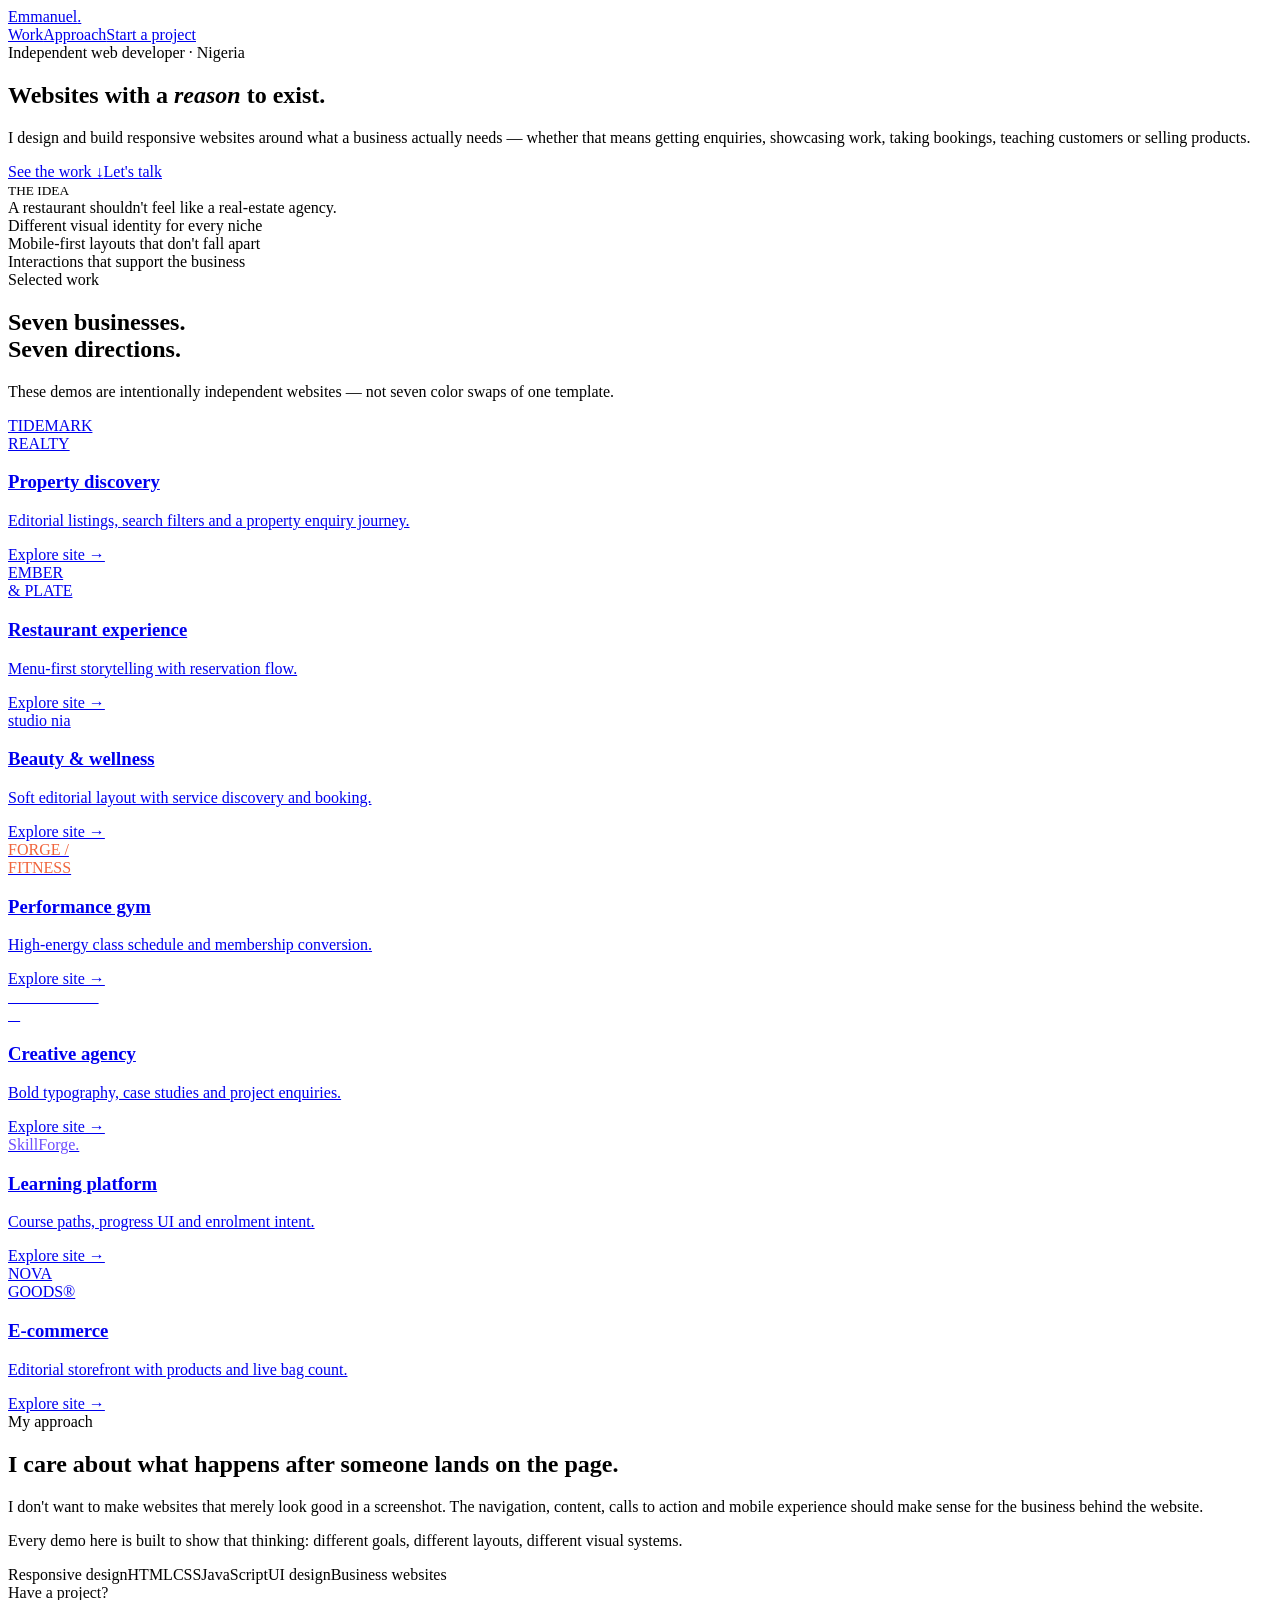
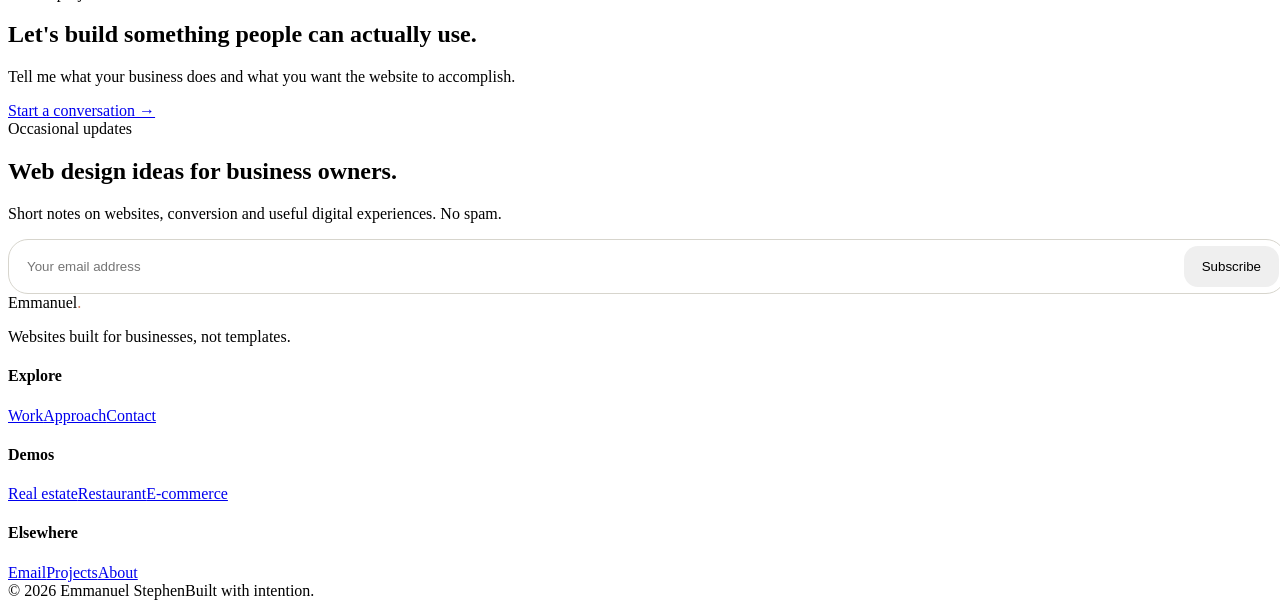
==== commit 375134d5: "Add files via upload" ====
--- a/index.html
+++ b/index.html
@@ -1,6 +1,9 @@
 <!doctype html><html><head><meta charset="utf-8"><meta name="viewport" content="width=device-width,initial-scale=1"><title>Emmanuel Stephen — Websites built for businesses</title><style>
 
-<link rel="stylesheet" href="style.css"></head><body>
+
+<link rel="stylesheet" href="style.css">
+</style>
+<body>
 <nav class="nav"><div class="wrap navin"><a class="brand" href="#">Emmanuel<span>.</span></a>
 <div class="links"><a href="#work">Work</a><a href="#about">Approach</a><a href="#contact">Start a project</a></div>
 <button class="mobile-menu-toggle" aria-label="Open navigation" aria-expanded="false">☰</button></div>
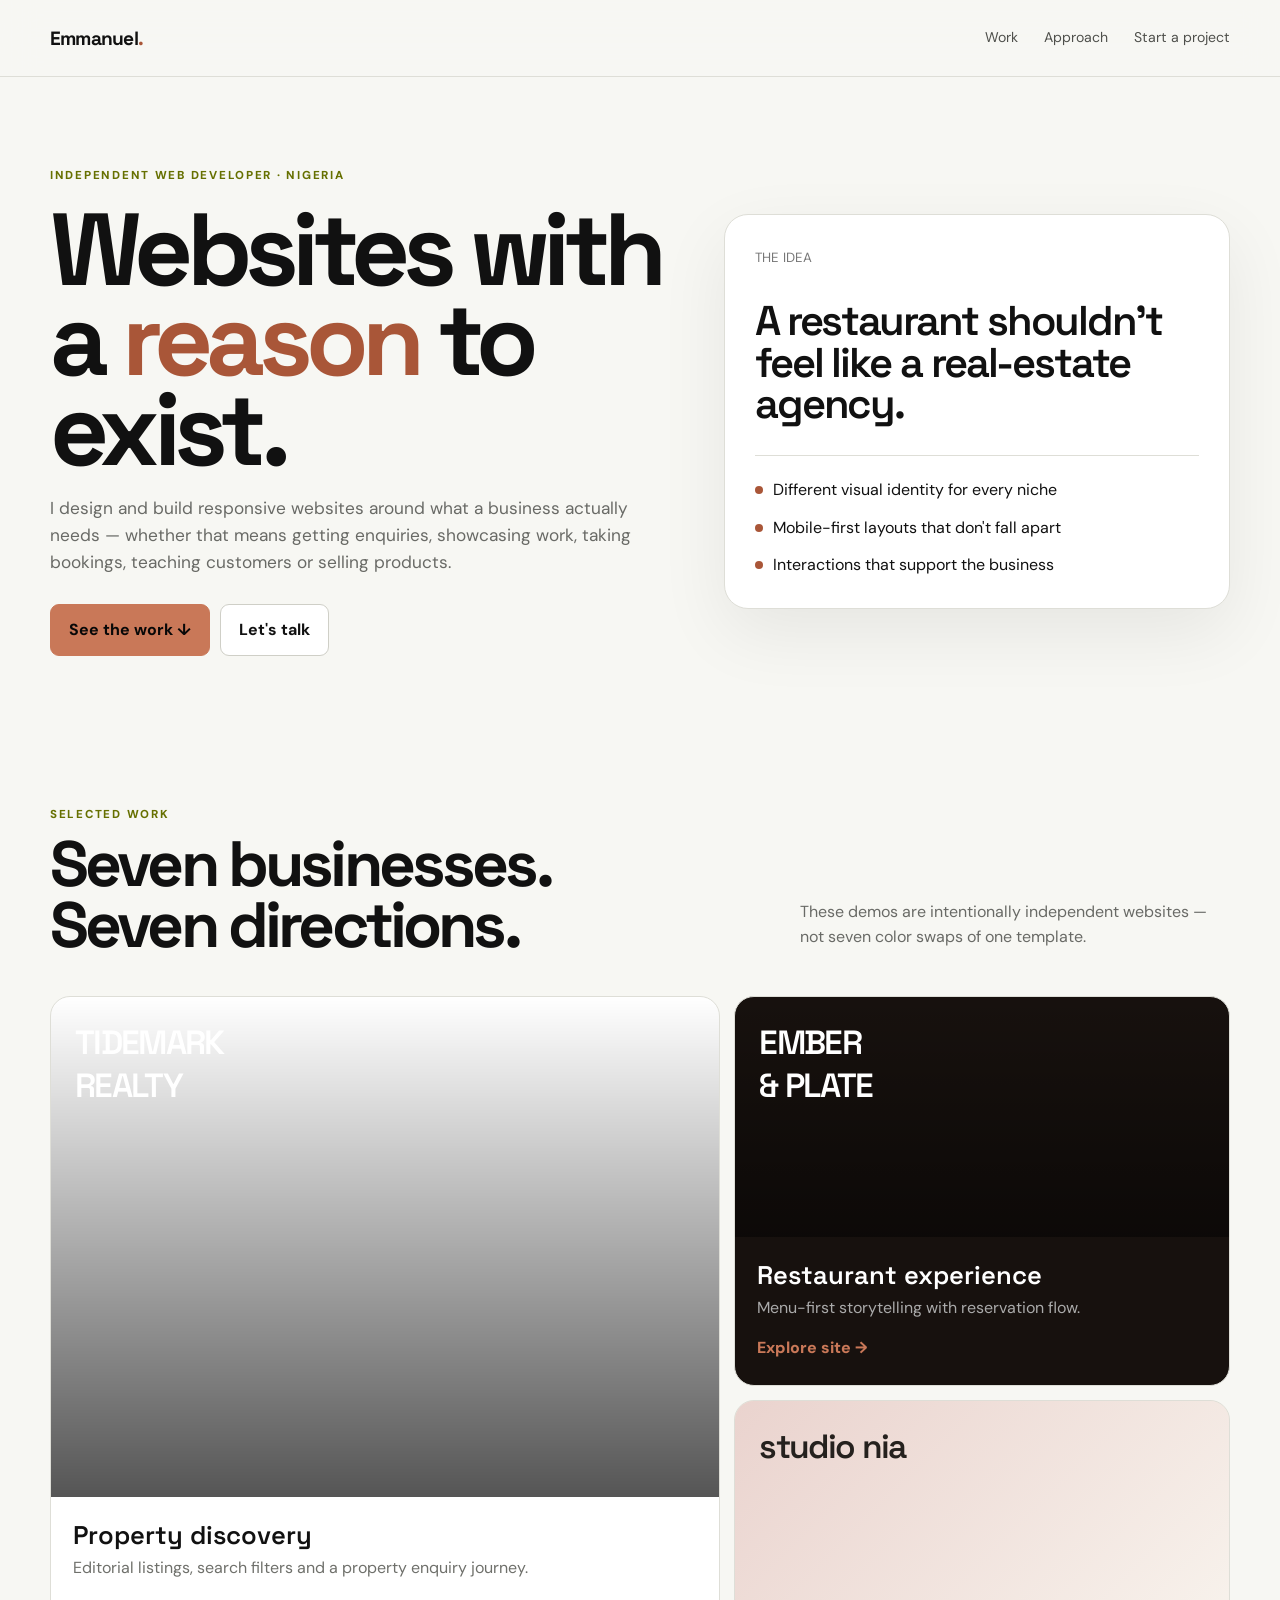
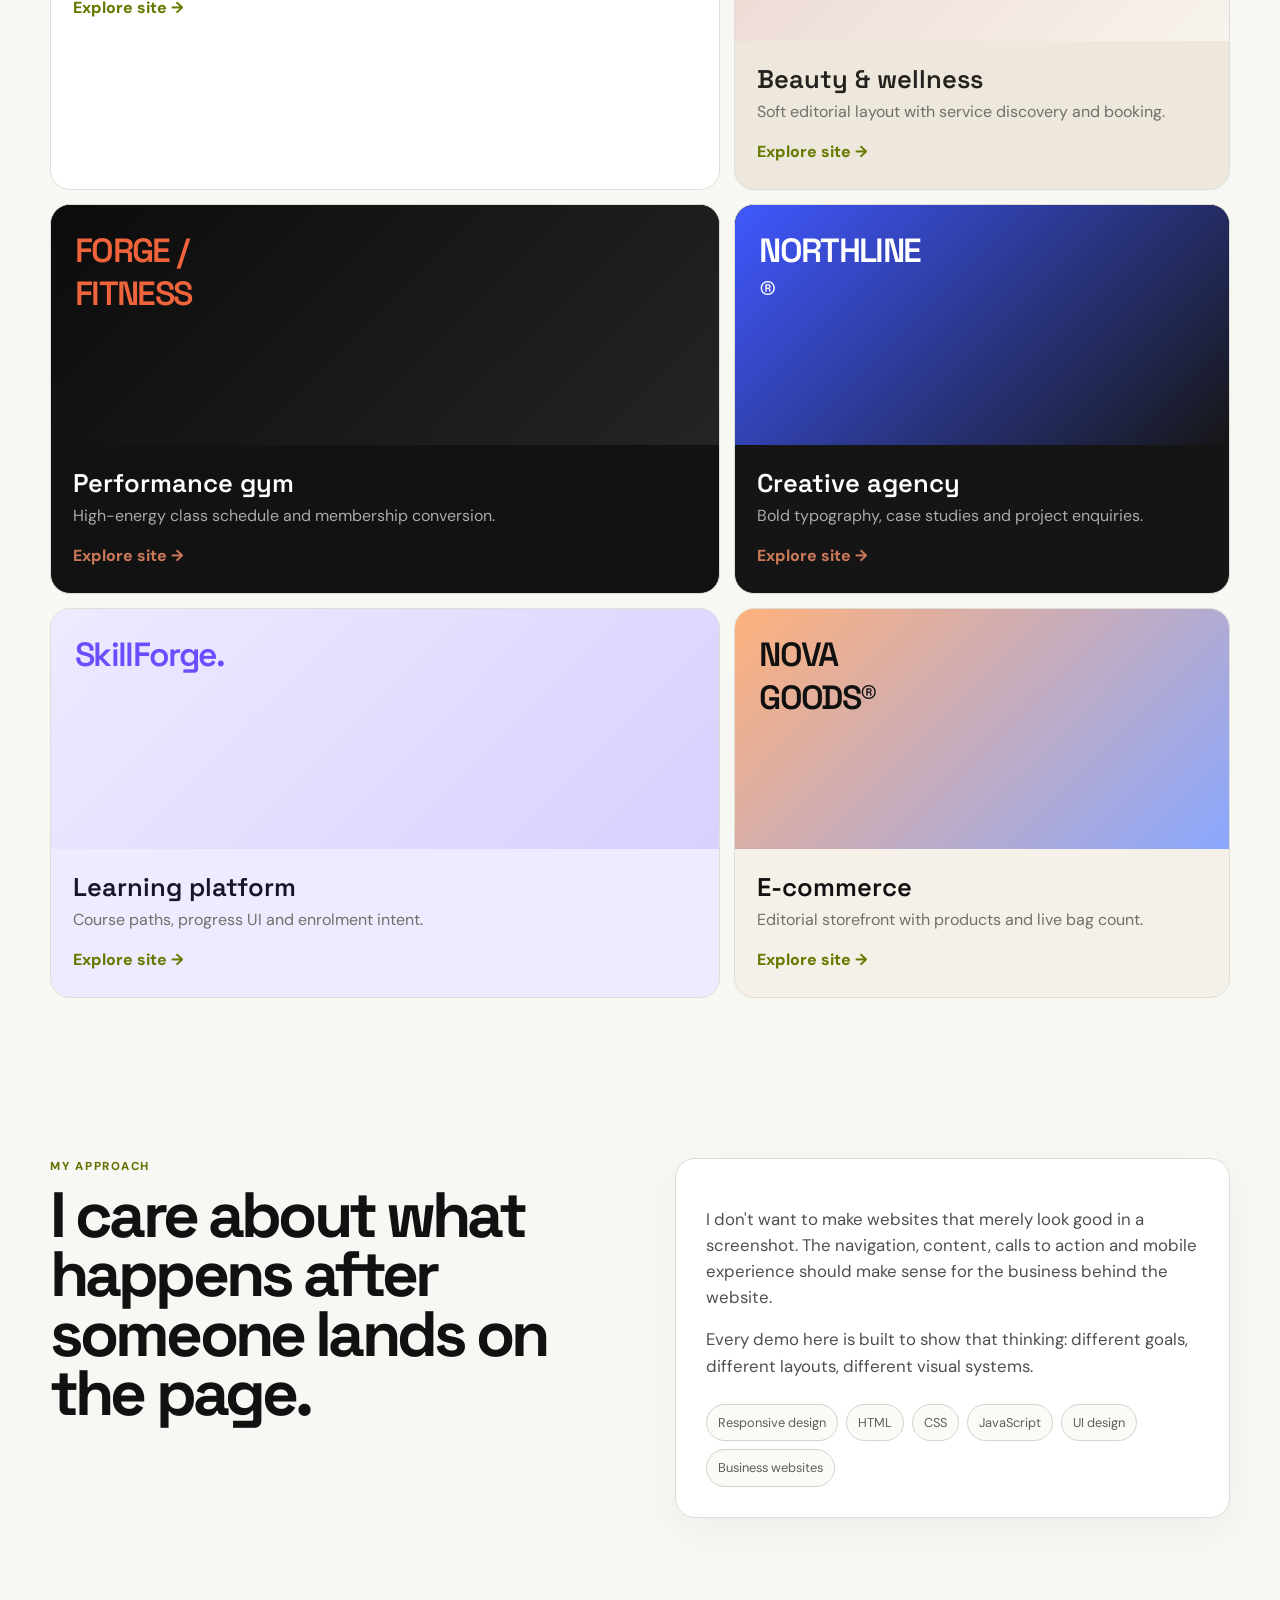
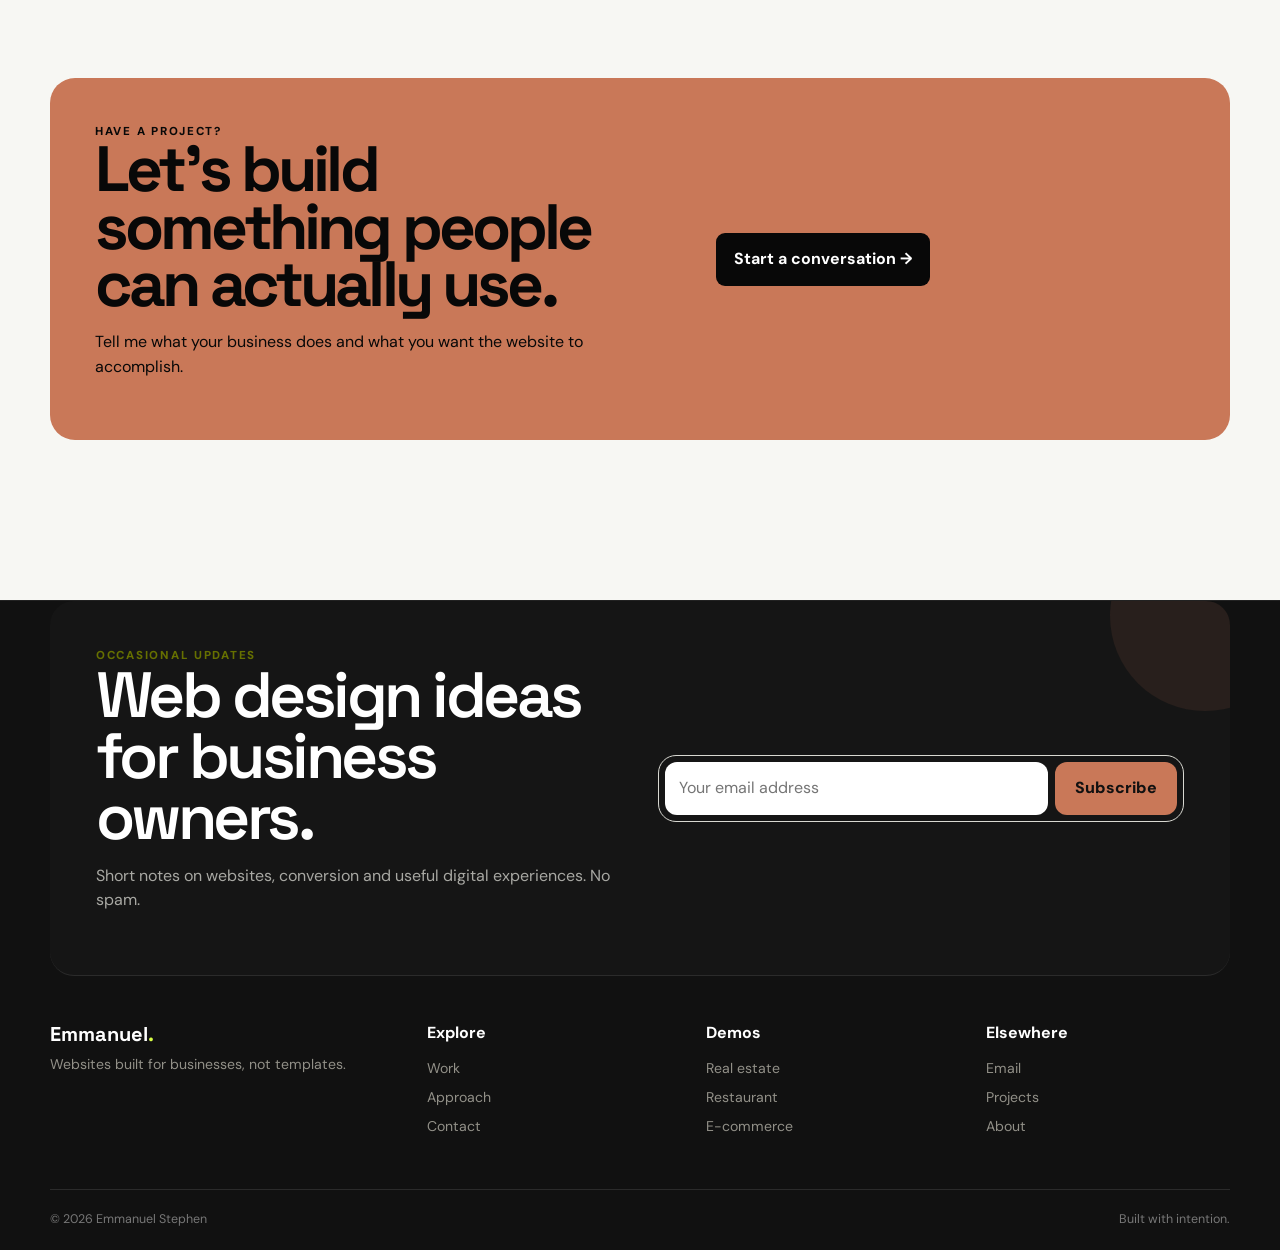
==== commit 2a4ded60: "Add files via upload" ====
--- a/index.html
+++ b/index.html
@@ -1,9 +1,93 @@
-<!doctype html><html><head><meta charset="utf-8"><meta name="viewport" content="width=device-width,initial-scale=1"><title>Emmanuel Stephen — Websites built for businesses</title><style>
+<!doctype html><html><head><meta charset="utf-8"><meta name="viewport" content="width=device-width,initial-scale=1"><title>Emmanuel Stephen — Websites built for businesses</title><link rel="stylesheet" href="style.css">
+<style>
+/* V10 — mobile navigation: hidden on desktop, polished on phones */
+.mobile-menu-toggle{
+  display:none;
+  width:44px;height:44px;
+  border:1px solid var(--line);
+  background:#fff;color:var(--ink);
+  border-radius:50%;
+  position:relative;
+  align-items:center;justify-content:center;
+  font-size:0;cursor:pointer;z-index:120;
+}
+.mobile-menu-toggle::before,
+.mobile-menu-toggle::after,
+.mobile-menu-toggle span{
+  content:"";
+  position:absolute;width:18px;height:2px;
+  border-radius:99px;background:currentColor;
+  transition:.22s ease;
+}
+.mobile-menu-toggle::before{transform:translateY(-6px)}
+.mobile-menu-toggle::after{transform:translateY(6px)}
+.mobile-menu-toggle span{transform:none}
+.mobile-menu-toggle.is-open::before{transform:rotate(45deg)}
+.mobile-menu-toggle.is-open::after{transform:rotate(-45deg)}
+.mobile-menu-toggle.is-open span{opacity:0}
+.mobile-nav-panel{display:none}
+@media(max-width:700px){
+  .links{display:none!important}
+  .mobile-menu-toggle{display:flex}
+  .mobile-nav-panel{
+    position:absolute;top:calc(100% + 10px);left:12px;right:12px;
+    z-index:110;padding:9px;
+    background:rgba(255,255,255,.97);
+    border:1px solid var(--line);border-radius:20px;
+    box-shadow:0 20px 50px rgba(0,0,0,.16);
+    backdrop-filter:blur(16px);
+    transform:translateY(-8px) scale(.98);
+    opacity:0;pointer-events:none;transition:.22s ease;
+  }
+  .mobile-nav-panel.open{
+    display:block;opacity:1;transform:none;pointer-events:auto;
+  }
+  .mobile-nav-panel a{
+    display:flex;justify-content:space-between;align-items:center;
+    min-height:52px;padding:0 14px;border-radius:13px;
+    font-weight:800;text-decoration:none!important;
+  }
+  .mobile-nav-panel a::after{content:"↗";opacity:.45}
+  .mobile-nav-panel a:hover{background:#f1f1eb}
+}
+@media(min-width:701px){
+  .mobile-menu-toggle,.mobile-nav-panel{display:none!important}
+}
 
+/* V10 — never recreate the removed hero rectangle */
+.hero h1 em{
+  font-style:normal!important;
+  background:transparent!important;
+  box-shadow:none!important;
+  padding:0!important;
+}
 
-<link rel="stylesheet" href="style.css">
+/* V10 — main newsletter stays rounded and contained */
+.subscribe{
+  width:100%;
+  min-width:0;
+  display:grid;
+  grid-template-columns:minmax(0,1fr) auto;
+  gap:7px;
+  padding:6px;
+  border:1px solid #d8d8d1;
+  border-radius:18px;
+  overflow:hidden;
+}
+.subscribe input{
+  min-width:0;width:100%;
+  border:0!important;border-radius:12px!important;
+}
+.subscribe button{
+  min-width:0;border-radius:12px!important;
+  white-space:nowrap;
+}
+@media(max-width:600px){
+  .subscribe{grid-template-columns:1fr;padding:7px;border-radius:18px}
+  .subscribe input,.subscribe button{width:100%;min-height:50px}
+}
 </style>
-<body>
+</head><body>
 <nav class="nav"><div class="wrap navin"><a class="brand" href="#">Emmanuel<span>.</span></a>
 <div class="links"><a href="#work">Work</a><a href="#about">Approach</a><a href="#contact">Start a project</a></div>
 <button class="mobile-menu-toggle" aria-label="Open navigation" aria-expanded="false">☰</button></div>
@@ -21,173 +105,25 @@
 </div></div></section>
 <section id="about"><div class="wrap about"><div><div class="eyebrow">My approach</div><h2>I care about what happens after someone lands on the page.</h2></div><div class="aboutbox"><p>I don't want to make websites that merely look good in a screenshot. The navigation, content, calls to action and mobile experience should make sense for the business behind the website.</p><p>Every demo here is built to show that thinking: different goals, different layouts, different visual systems.</p><div class="skills"><span class="skill">Responsive design</span><span class="skill">HTML</span><span class="skill">CSS</span><span class="skill">JavaScript</span><span class="skill">UI design</span><span class="skill">Business websites</span></div></div></div></section>
 <section id="contact"><div class="wrap"><div class="cta"><div><div class="eyebrow" style="color:#080808">Have a project?</div><h2>Let's build something people can actually use.</h2><p>Tell me what your business does and what you want the website to accomplish.</p></div><a href="mailto:codingtom10@gmail.com">Start a conversation →</a></div></div></section></main>
-<footer><div class="wrap newsletter"><div><div class="eyebrow">Occasional updates</div><h2>Web design ideas for business owners.</h2><p>Short notes on websites, conversion and useful digital experiences. No spam.</p></div><form class="subscribe" onsubmit="event.preventDefault();var e=this.querySelector('input').value;window.location.href='mailto:codingtom10@gmail.com?subject=Newsletter%20subscription&body=Please%20add%20' + encodeURIComponent(e) + '%20to%20your%20newsletter.';"><input type="email" required placeholder="Your email address" aria-label="Email address"><button>Subscribe</button></form></div><div class="wrap footgrid"><div><div class="footbrand">Emmanuel<span style="color:#c97858">.</span></div><p>Websites built for businesses, not templates.</p></div><div><h4>Explore</h4><a href="#work">Work</a><a href="#about">Approach</a><a href="#contact">Contact</a></div><div><h4>Demos</h4><a href="demo-realestate.html">Real estate</a><a href="demo-restaurant.html">Restaurant</a><a href="demo-store.html">E-commerce</a></div><div><h4>Elsewhere</h4><a href="#contact">Email</a><a href="#work">Projects</a><a href="#about">About</a></div></div><div class="wrap bottom"><span>© <span data-year></span> Emmanuel Stephen</span><span>Built with intention.</span></div></footer><script>document.querySelector('[data-year]').textContent=new Date().getFullYear()</script></body></html><style>
-
-/* Mobile navigation: hidden on desktop, polished expandable panel on phones */
-.mobile-menu-toggle{
-  display:none;
-  width:46px;height:46px;
-  border:1px solid currentColor;
-  background:transparent;
-  color:inherit;
-  border-radius:50%;
-  align-items:center;
-  justify-content:center;
-  cursor:pointer;
-  font-size:0;
-  position:relative;
-  z-index:120;
-}
-.mobile-menu-toggle::before,
-.mobile-menu-toggle::after,
-.mobile-menu-toggle span{
-  content:"";
-  position:absolute;
-  width:19px;height:2px;
-  background:currentColor;
-  border-radius:99px;
-  transition:transform .25s ease, opacity .2s ease;
-}
-.mobile-menu-toggle::before{transform:translateY(-6px)}
-.mobile-menu-toggle::after{transform:translateY(6px)}
-.mobile-menu-toggle span{transform:none}
-.mobile-menu-toggle.is-open::before{transform:rotate(45deg)}
-.mobile-menu-toggle.is-open::after{transform:rotate(-45deg)}
-.mobile-menu-toggle.is-open span{opacity:0}
-
-.mobile-nav-panel{
-  display:none;
-}
-
-@media (min-width:701px){
-  .mobile-menu-toggle,
-  .mobile-nav-panel{display:none!important}
-}
-
-@media (max-width:700px){
-  .nav{position:relative;z-index:100;align-items:center}
-  .nav nav{display:none!important}
-  .mobile-menu-toggle{display:flex}
-  .mobile-nav-panel{
-    position:absolute;
-    left:0;right:0;top:calc(100% + 10px);
-    z-index:110;
-    padding:10px;
-    border-radius:22px;
-    background:rgba(255,255,255,.96);
-    color:#111;
-    border:1px solid rgba(0,0,0,.10);
-    box-shadow:0 22px 55px rgba(0,0,0,.18);
-    backdrop-filter:blur(18px);
-    -webkit-backdrop-filter:blur(18px);
-    transform:translateY(-8px) scale(.98);
-    opacity:0;
-    pointer-events:none;
-    transition:opacity .22s ease, transform .22s ease;
-  }
-  .mobile-nav-panel.open{
-    display:block;
-    opacity:1;
-    transform:translateY(0) scale(1);
-    pointer-events:auto;
-  }
-  .mobile-nav-panel a{
-    display:flex;
-    align-items:center;
-    justify-content:space-between;
-    min-height:54px;
-    padding:0 15px;
-    border-radius:14px;
-    text-decoration:none!important;
-    font-size:14px;
-    font-weight:800;
-    color:inherit;
-    transition:background .18s ease, transform .18s ease;
-  }
-  .mobile-nav-panel a::after{
-    content:"↗";
-    opacity:.45;
-    font-size:17px;
-  }
-  .mobile-nav-panel a:hover,
-  .mobile-nav-panel a:active{
-    background:rgba(0,0,0,.06);
-    transform:translateX(2px);
-  }
-}
-
-/* Main portfolio mobile nav panel is wider, richer and still fits narrow phones */
-@media(max-width:700px){
-  .nav{position:relative}
-  .mobile-nav-panel{
-    left:0;right:0;
-    top:calc(100% + 10px);
-  }
-}
-</style>
-
+<footer><div class="wrap newsletter"><div><div class="eyebrow">Occasional updates</div><h2>Web design ideas for business owners.</h2><p>Short notes on websites, conversion and useful digital experiences. No spam.</p></div><form class="subscribe" onsubmit="event.preventDefault();this.innerHTML='<strong style=&quot;color:#d8ff45&quot;>You’re on the list ✓</strong>'"><input type="email" required placeholder="Your email address" aria-label="Email address"><button>Subscribe</button></form></div><div class="wrap footgrid"><div><div class="footbrand">Emmanuel<span style="color:#d8ff45">.</span></div><p>Websites built for businesses, not templates.</p></div><div><h4>Explore</h4><a href="#work">Work</a><a href="#about">Approach</a><a href="#contact">Contact</a></div><div><h4>Demos</h4><a href="demo-realestate.html">Real estate</a><a href="demo-restaurant.html">Restaurant</a><a href="demo-store.html">E-commerce</a></div><div><h4>Elsewhere</h4><a href="#contact">Email</a><a href="#work">Projects</a><a href="#about">About</a></div></div><div class="wrap bottom"><span>© <span data-year></span> Emmanuel Stephen</span><span>Built with intention.</span></div></footer><script>document.querySelector('[data-year]').textContent=new Date().getFullYear()</script>
 <script>
 (function(){
-  document.querySelectorAll('.mobile-menu-toggle').forEach(function(btn){
-    var panel = btn.parentElement.querySelector('.mobile-nav-panel');
-    if(!panel) return;
-    if(!btn.querySelector('span')) {
-      var s=document.createElement('span');
-      btn.appendChild(s);
-    }
-    btn.addEventListener('click',function(){
-      var open=panel.classList.toggle('open');
-      btn.classList.toggle('is-open',open);
-      btn.setAttribute('aria-expanded',open ? 'true' : 'false');
-      btn.setAttribute('aria-label',open ? 'Close navigation' : 'Open navigation');
-    });
-    panel.querySelectorAll('a').forEach(function(a){
-      a.addEventListener('click',function(){
-        panel.classList.remove('open');
-        btn.classList.remove('is-open');
-        btn.setAttribute('aria-expanded','false');
-        btn.setAttribute('aria-label','Open navigation');
-      });
-    });
+  const btn=document.querySelector('.mobile-menu-toggle');
+  const panel=document.querySelector('.mobile-nav-panel');
+  if(!btn||!panel)return;
+  const bar=document.createElement('span');
+  btn.appendChild(bar);
+  btn.addEventListener('click',()=>{
+    const open=panel.classList.toggle('open');
+    btn.classList.toggle('is-open',open);
+    btn.setAttribute('aria-expanded',open?'true':'false');
+    btn.setAttribute('aria-label',open?'Close navigation':'Open navigation');
   });
+  panel.querySelectorAll('a').forEach(a=>a.addEventListener('click',()=>{
+    panel.classList.remove('open');
+    btn.classList.remove('is-open');
+    btn.setAttribute('aria-expanded','false');
+  }));
 })();
 </script>
-
-<style>
-.subscribe{
-  width:100%;
-  display:grid;
-  grid-template-columns:minmax(0,1fr) auto;
-  gap:7px;
-  padding:6px;
-  border:1px solid #d7d5cd;
-  border-radius:20px;
-  background:#fff;
-  overflow:hidden;
-}
-.subscribe input{
-  min-width:0;
-  width:100%;
-  border:0!important;
-  outline:0;
-  background:transparent;
-  padding:13px 12px;
-}
-.subscribe button{
-  border:0;
-  border-radius:14px!important;
-  padding:13px 18px;
-  white-space:nowrap;
-}
-@media(max-width:600px){
-  .subscribe{
-    grid-template-columns:1fr;
-    border-radius:18px;
-    padding:7px;
-  }
-  .subscribe input,.subscribe button{
-    width:100%;
-    min-height:48px;
-  }
-}
-</style>
+</body></html>
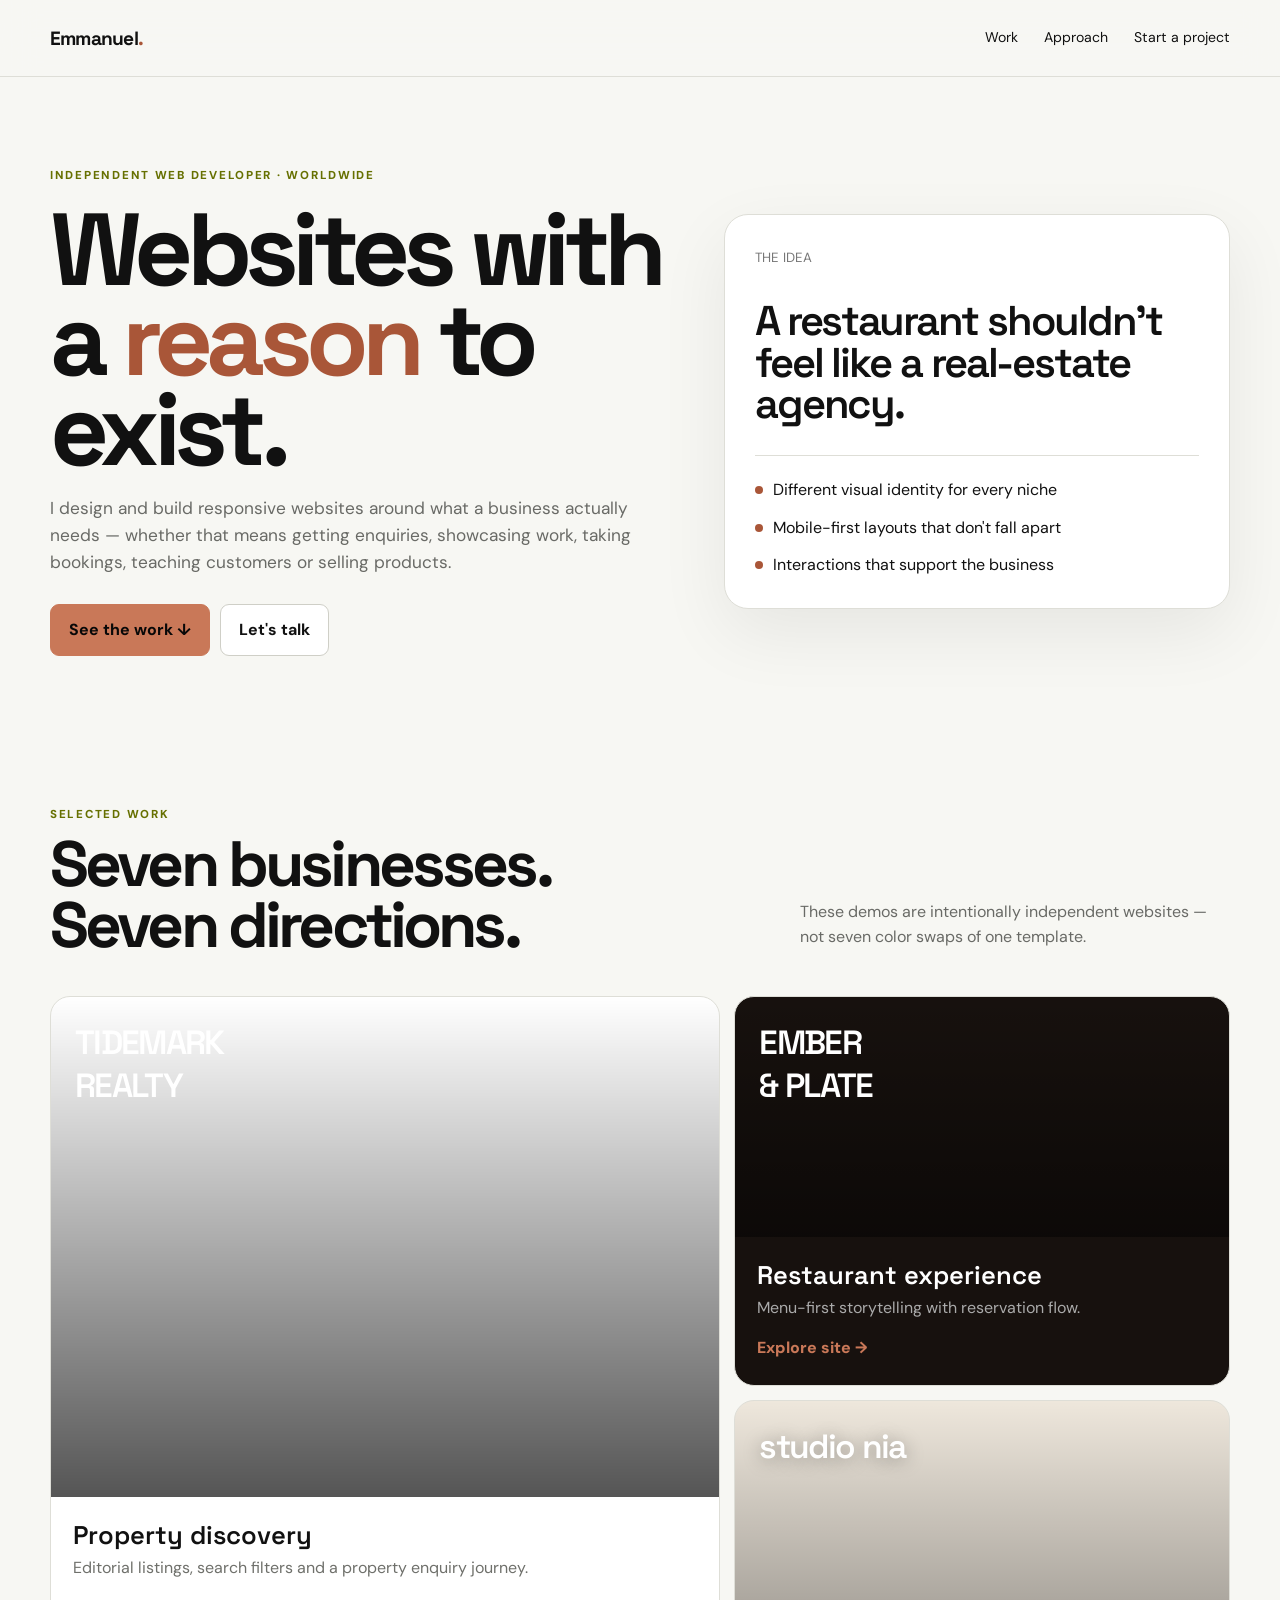
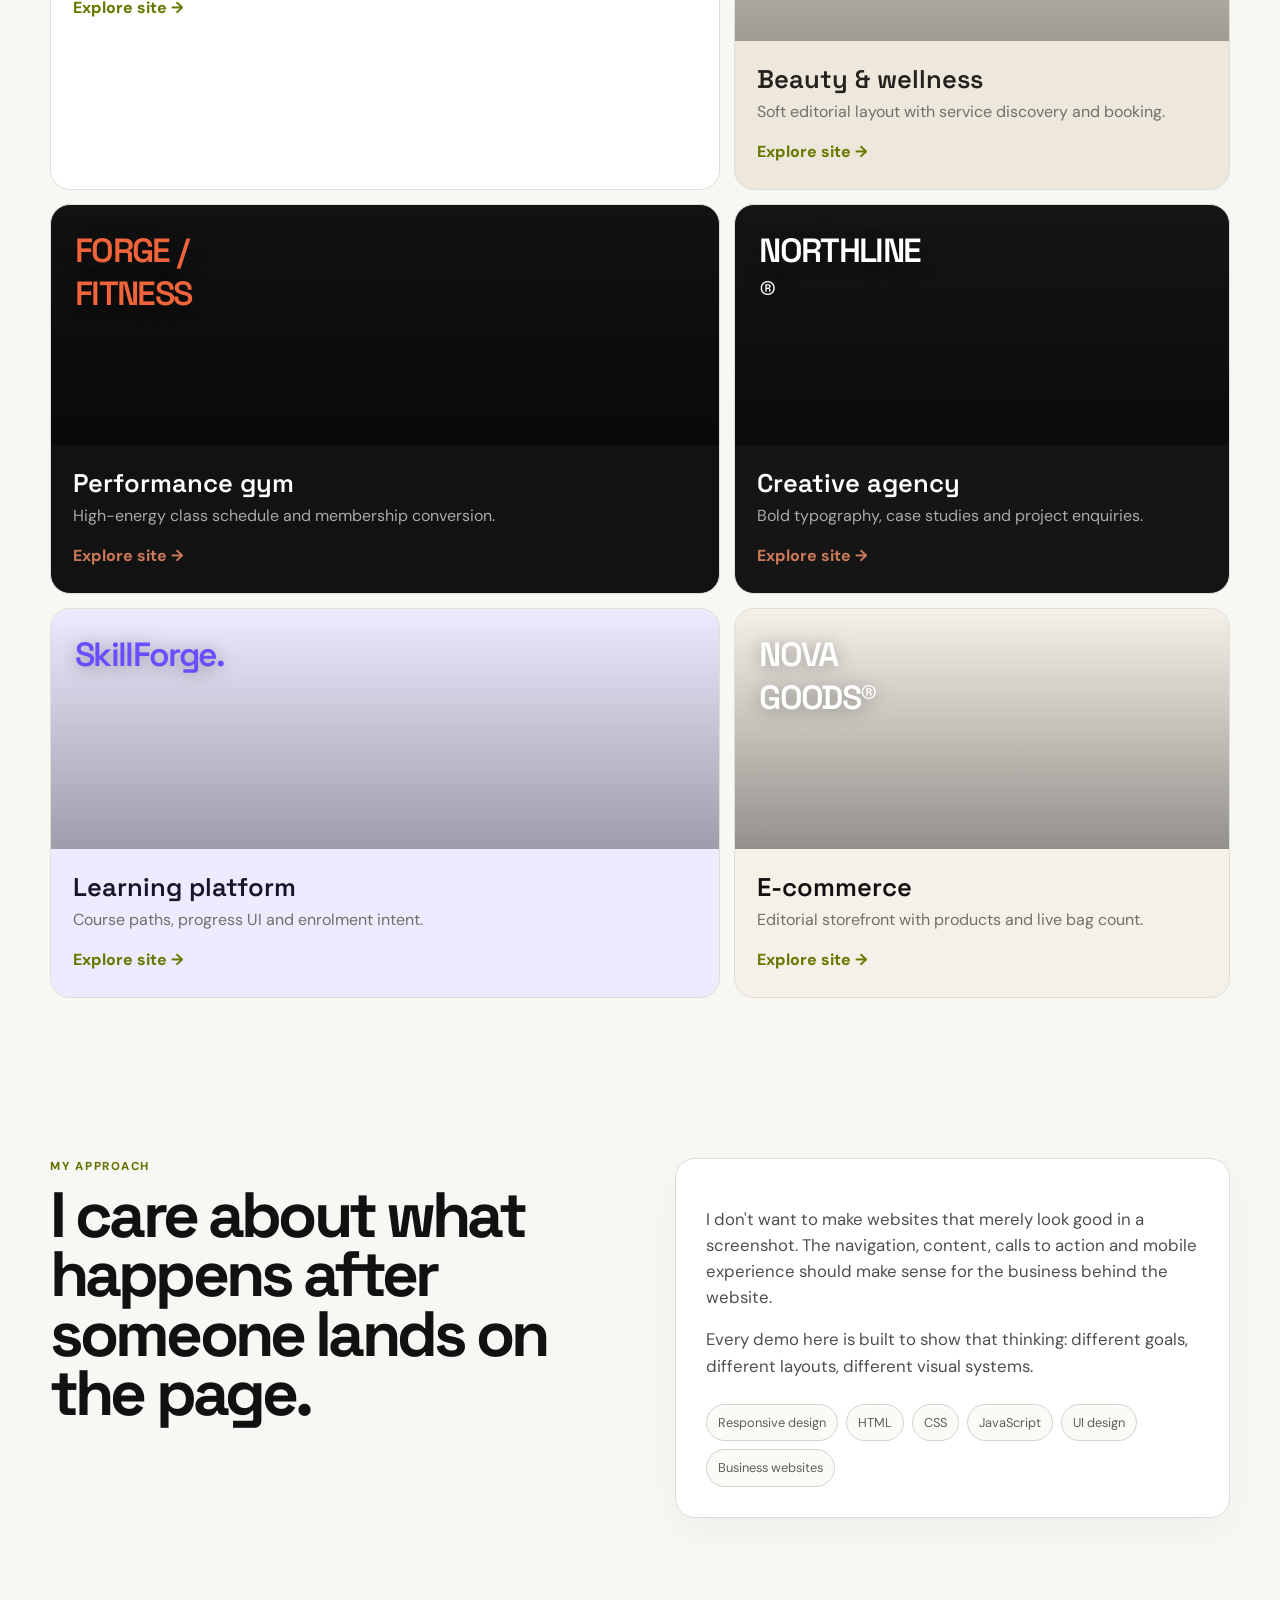
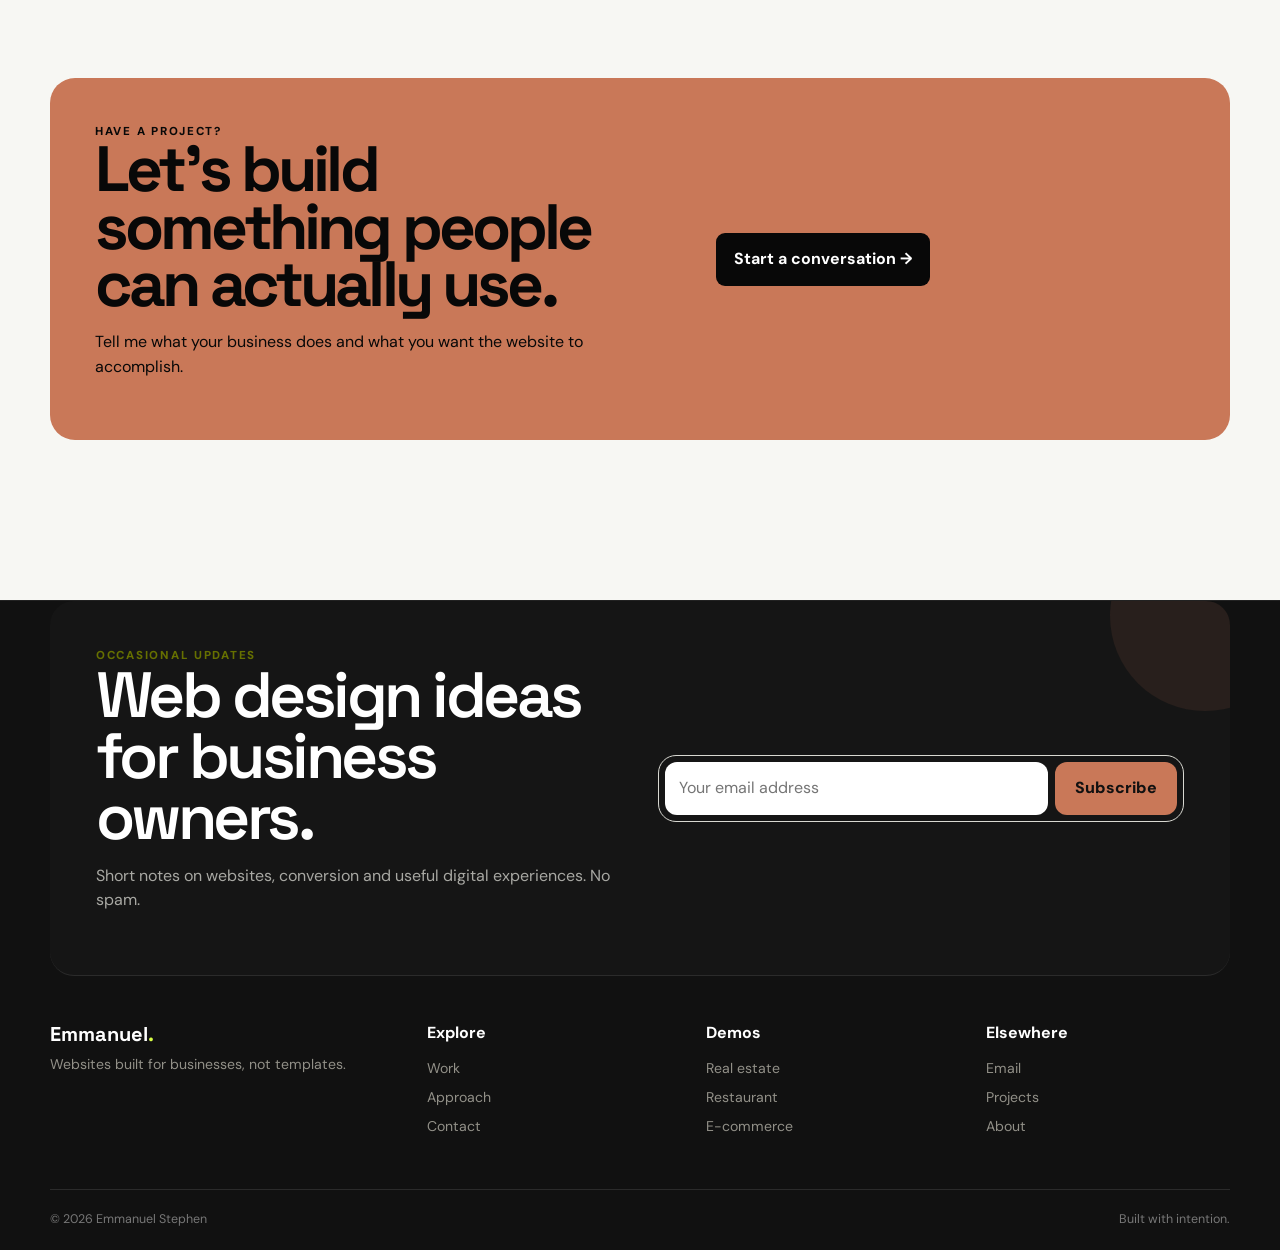
==== commit 2309ac35: "Add files via upload" ====
--- a/index.html
+++ b/index.html
@@ -93,7 +93,7 @@
 <button class="mobile-menu-toggle" aria-label="Open navigation" aria-expanded="false">☰</button></div>
 <div class="mobile-nav-panel"><a href="#work">Work</a><a href="#about">Approach</a><a href="#contact">Start a project</a></div>
 </nav>
-<main><section class="hero wrap"><div><div class="eyebrow">Independent web developer · Nigeria</div><h1>Websites with a <em>reason</em> to exist.</h1><p>I design and build responsive websites around what a business actually needs — whether that means getting enquiries, showcasing work, taking bookings, teaching customers or selling products.</p><div class="actions"><a class="btn btn-primary" href="#work">See the work ↓</a><a class="btn" href="#contact">Let's talk</a></div></div><aside class="manifesto"><small>THE IDEA</small><div class="big">A restaurant shouldn't feel like a real-estate agency.</div><div class="manifesto-line"></div><div class="ticks"><div class="tick"><i></i><span>Different visual identity for every niche</span></div><div class="tick"><i></i><span>Mobile-first layouts that don't fall apart</span></div><div class="tick"><i></i><span>Interactions that support the business</span></div></div></aside></section>
+<main><section class="hero wrap"><div><div class="eyebrow">Independent web developer · Worldwide</div><h1>Websites with a <em>reason</em> to exist.</h1><p>I design and build responsive websites around what a business actually needs — whether that means getting enquiries, showcasing work, taking bookings, teaching customers or selling products.</p><div class="actions"><a class="btn btn-primary" href="#work">See the work ↓</a><a class="btn" href="#contact">Let's talk</a></div></div><aside class="manifesto"><small>THE IDEA</small><div class="big">A restaurant shouldn't feel like a real-estate agency.</div><div class="manifesto-line"></div><div class="ticks"><div class="tick"><i></i><span>Different visual identity for every niche</span></div><div class="tick"><i></i><span>Mobile-first layouts that don't fall apart</span></div><div class="tick"><i></i><span>Interactions that support the business</span></div></div></aside></section>
 <section id="work"><div class="wrap"><div class="head"><div><div class="eyebrow">Selected work</div><h2>Seven businesses.<br>Seven directions.</h2></div><p>These demos are intentionally independent websites — not seven color swaps of one template.</p></div><div class="bento">
 <a class="demo-card" href="demo-realestate.html"><div class="visual"><span class="visual-title">TIDEMARK<br>REALTY</span></div><div class="demo-info"><h3>Property discovery</h3><p>Editorial listings, search filters and a property enquiry journey.</p><span class="open">Explore site →</span></div></a>
 <a class="demo-card" href="demo-restaurant.html"><div class="visual"><span class="visual-title">EMBER<br>& PLATE</span></div><div class="demo-info"><h3>Restaurant experience</h3><p>Menu-first storytelling with reservation flow.</p><span class="open">Explore site →</span></div></a>
@@ -126,4 +126,14 @@
   }));
 })();
 </script>
-</body></html>+</body></html>
+<style>
+/* V11 navigation contrast */
+.links a,
+.links a:visited,
+.mobile-nav-panel a,
+.mobile-nav-panel a:visited{
+  color:#111!important;
+}
+.links a:hover{color:#111!important}
+</style>
--- a/style.css
+++ b/style.css
@@ -65,11 +65,11 @@
 .visual{height:240px;padding:24px}
 .demo-card:nth-child(1) .visual{height:500px;background:linear-gradient(0deg,#000a,#0000),url('https://images.unsplash.com/photo-1600607687939-ce8a6c25118c?auto=format&fit=crop&w=1100&q=80') center/cover}
 .demo-card:nth-child(2) .visual{background:linear-gradient(0deg,#0007,#0000),url('https://images.unsplash.com/photo-1517248135467-4c7edcad34c4?auto=format&fit=crop&w=900&q=80') center/cover}
-.demo-card:nth-child(3) .visual{background:linear-gradient(135deg,#ead3ce,#f8f3ed)}
-.demo-card:nth-child(4) .visual{background:linear-gradient(135deg,#0c0c0c,#242424)}
-.demo-card:nth-child(5) .visual{background:linear-gradient(135deg,#4058ff,#161616)}
-.demo-card:nth-child(6) .visual{background:linear-gradient(135deg,#eeeaff,#d8d0ff)}
-.demo-card:nth-child(7) .visual{background:linear-gradient(135deg,#ffb17c,#8aa7ff)}
+.demo-card:nth-child(3) .visual{background:linear-gradient(0deg,#0005,#0000),url('https://images.unsplash.com/photo-1522337360788-8b13dee7a37e?auto=format&fit=crop&w=900&q=80') center/cover}
+.demo-card:nth-child(4) .visual{background:linear-gradient(0deg,#0007,#0000),url('https://images.unsplash.com/photo-1534438327276-14e5300c3a48?auto=format&fit=crop&w=900&q=80') center/cover}
+.demo-card:nth-child(5) .visual{background:linear-gradient(0deg,#0007,#0000),url('https://images.unsplash.com/photo-1497366811353-6870744d04b2?auto=format&fit=crop&w=900&q=80') center/cover}
+.demo-card:nth-child(6) .visual{background:linear-gradient(0deg,#0005,#0000),url('https://images.unsplash.com/photo-1523240795612-9a054b0db644?auto=format&fit=crop&w=900&q=80') center/cover}
+.demo-card:nth-child(7) .visual{background:linear-gradient(0deg,#0006,#0000),url('https://images.unsplash.com/photo-1556742049-0cfed4f6a45d?auto=format&fit=crop&w=900&q=80') center/cover}
 .visual-title{font:600 2.1rem "Space Grotesk";letter-spacing:-.05em}
 .demo-card:nth-child(1) .visual-title,.demo-card:nth-child(2) .visual-title{color:#fff}
 .demo-info{padding:22px}
@@ -187,3 +187,13 @@
 .subscribe input{border:0!important;border-radius:11px}
 .subscribe button{border-radius:11px}
 @media(max-width:600px){.subscribe{padding:7px}.subscribe input,.subscribe button{border-radius:11px}}
+
+/* V11: photographic demo cards */
+.demo-card:nth-child(3) .visual-title,
+.demo-card:nth-child(4) .visual-title,
+.demo-card:nth-child(5) .visual-title,
+.demo-card:nth-child(6) .visual-title,
+.demo-card:nth-child(7) .visual-title{
+  color:#fff;
+  text-shadow:0 2px 18px rgba(0,0,0,.35);
+}
